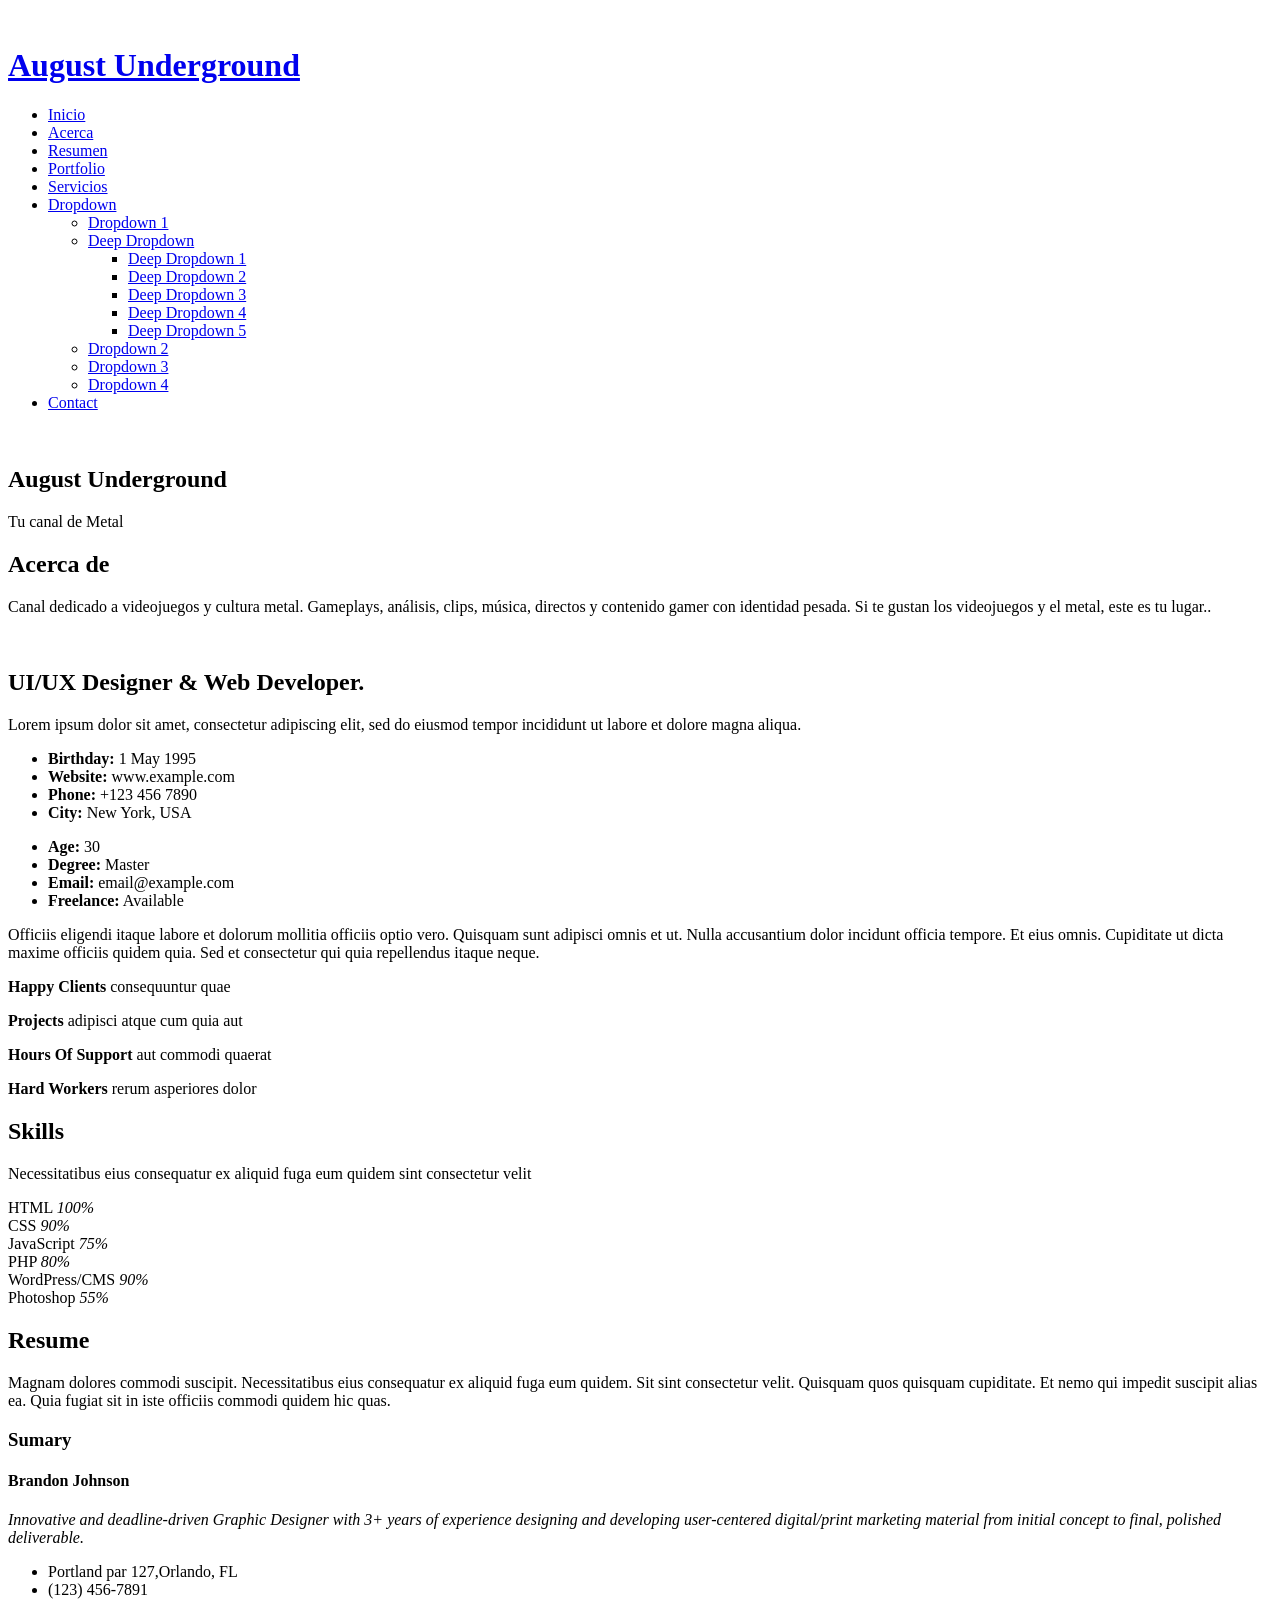
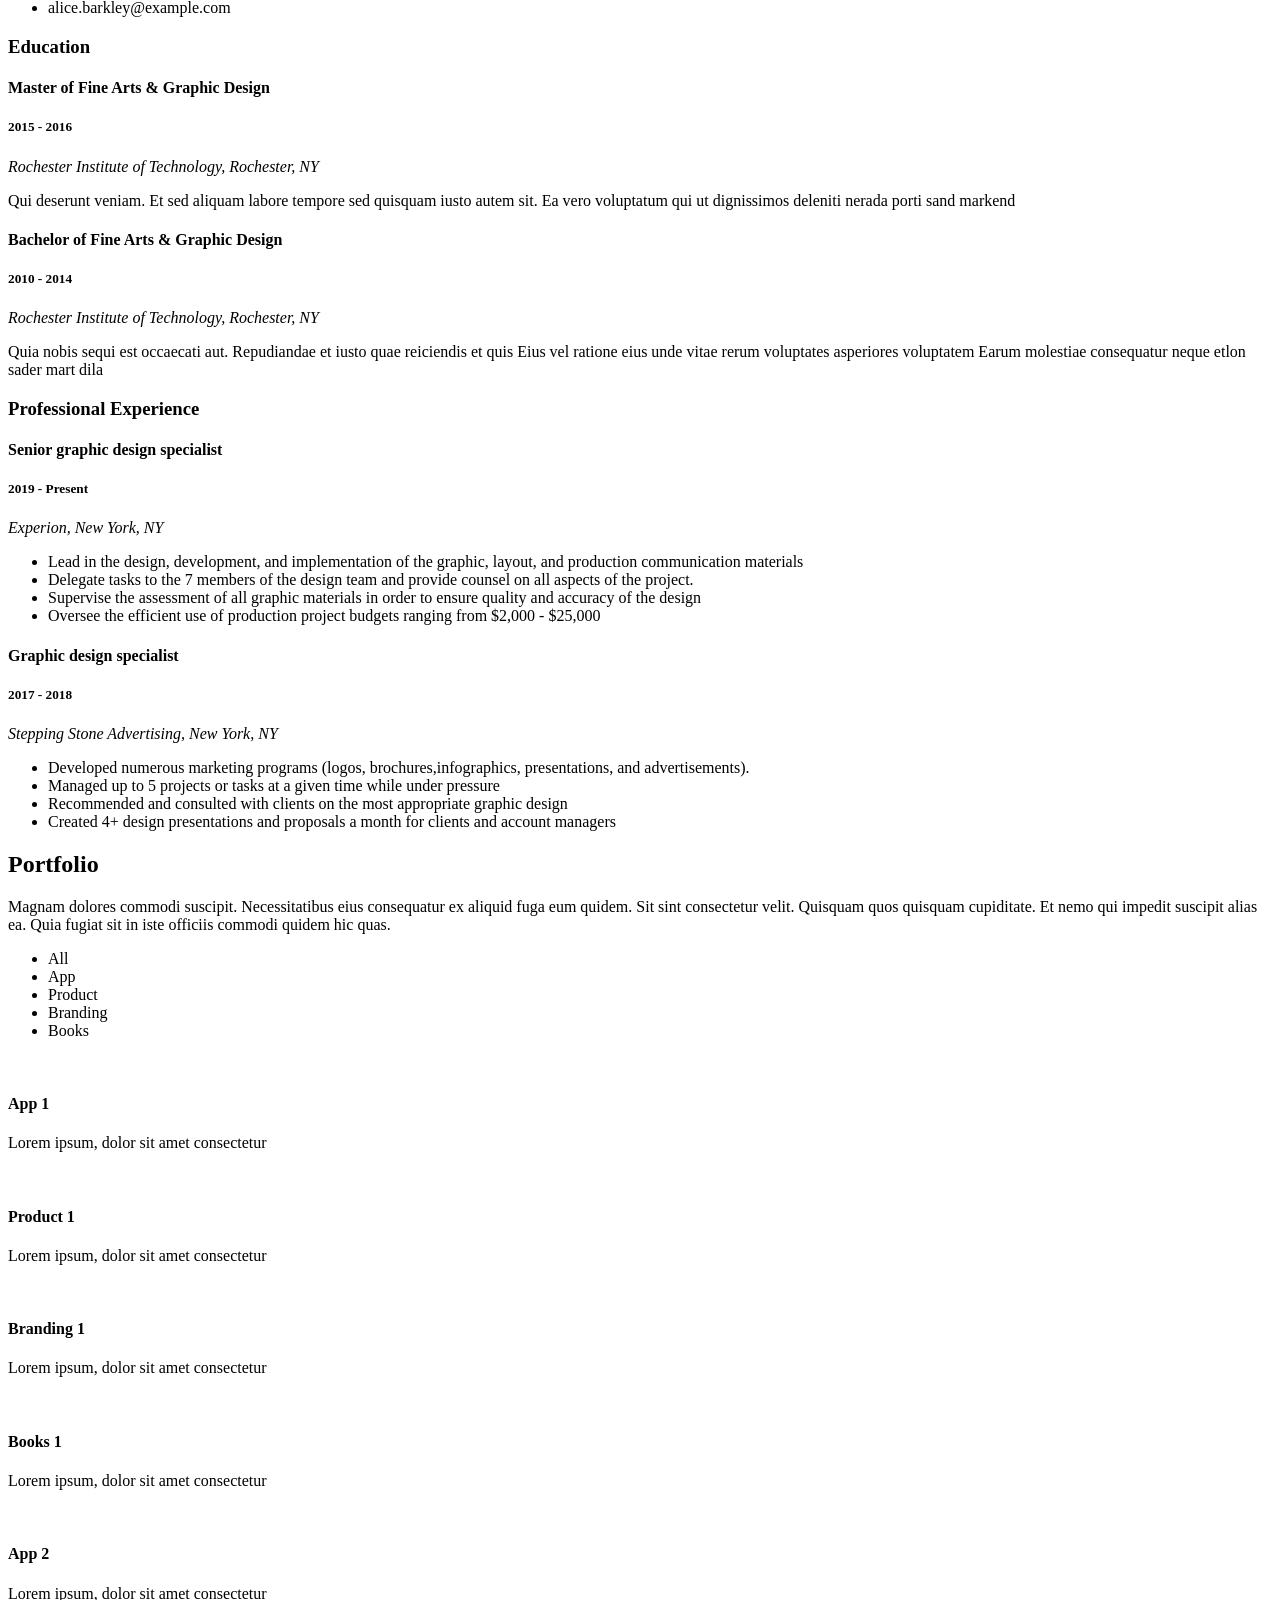
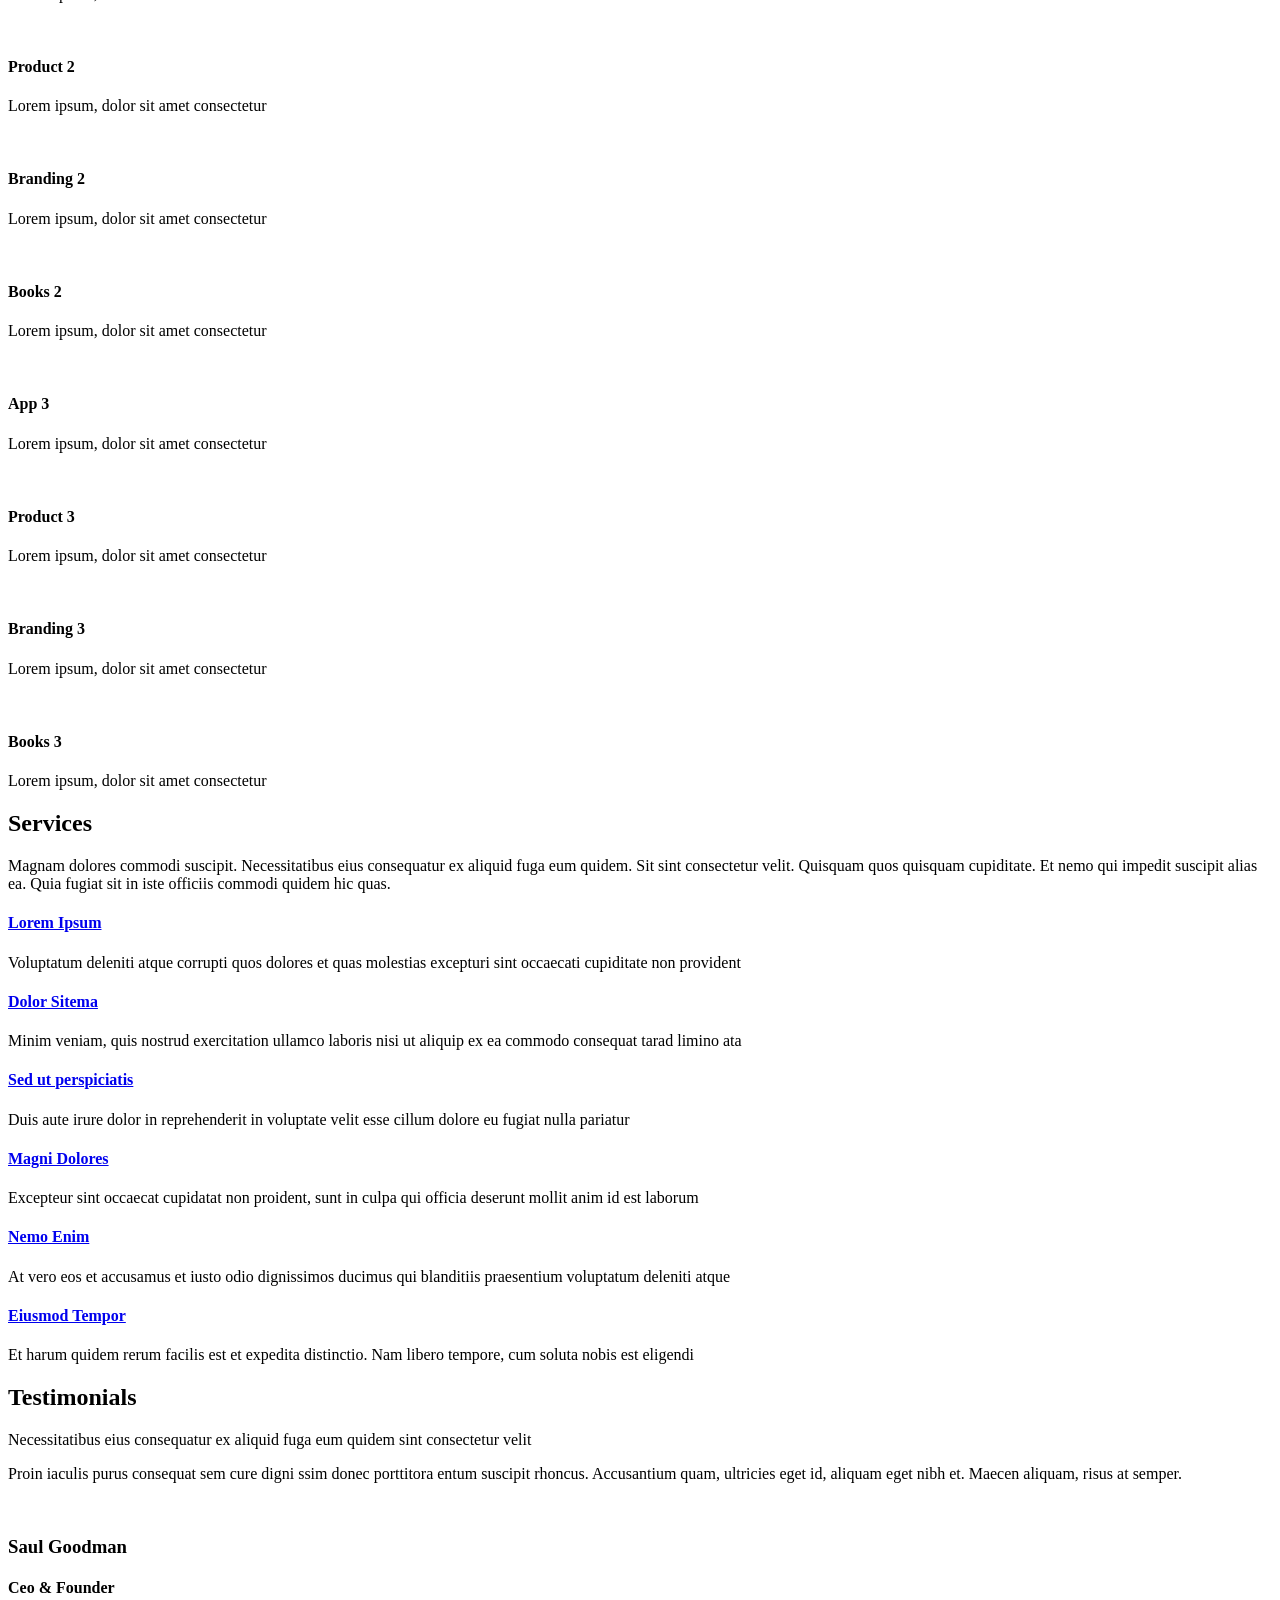
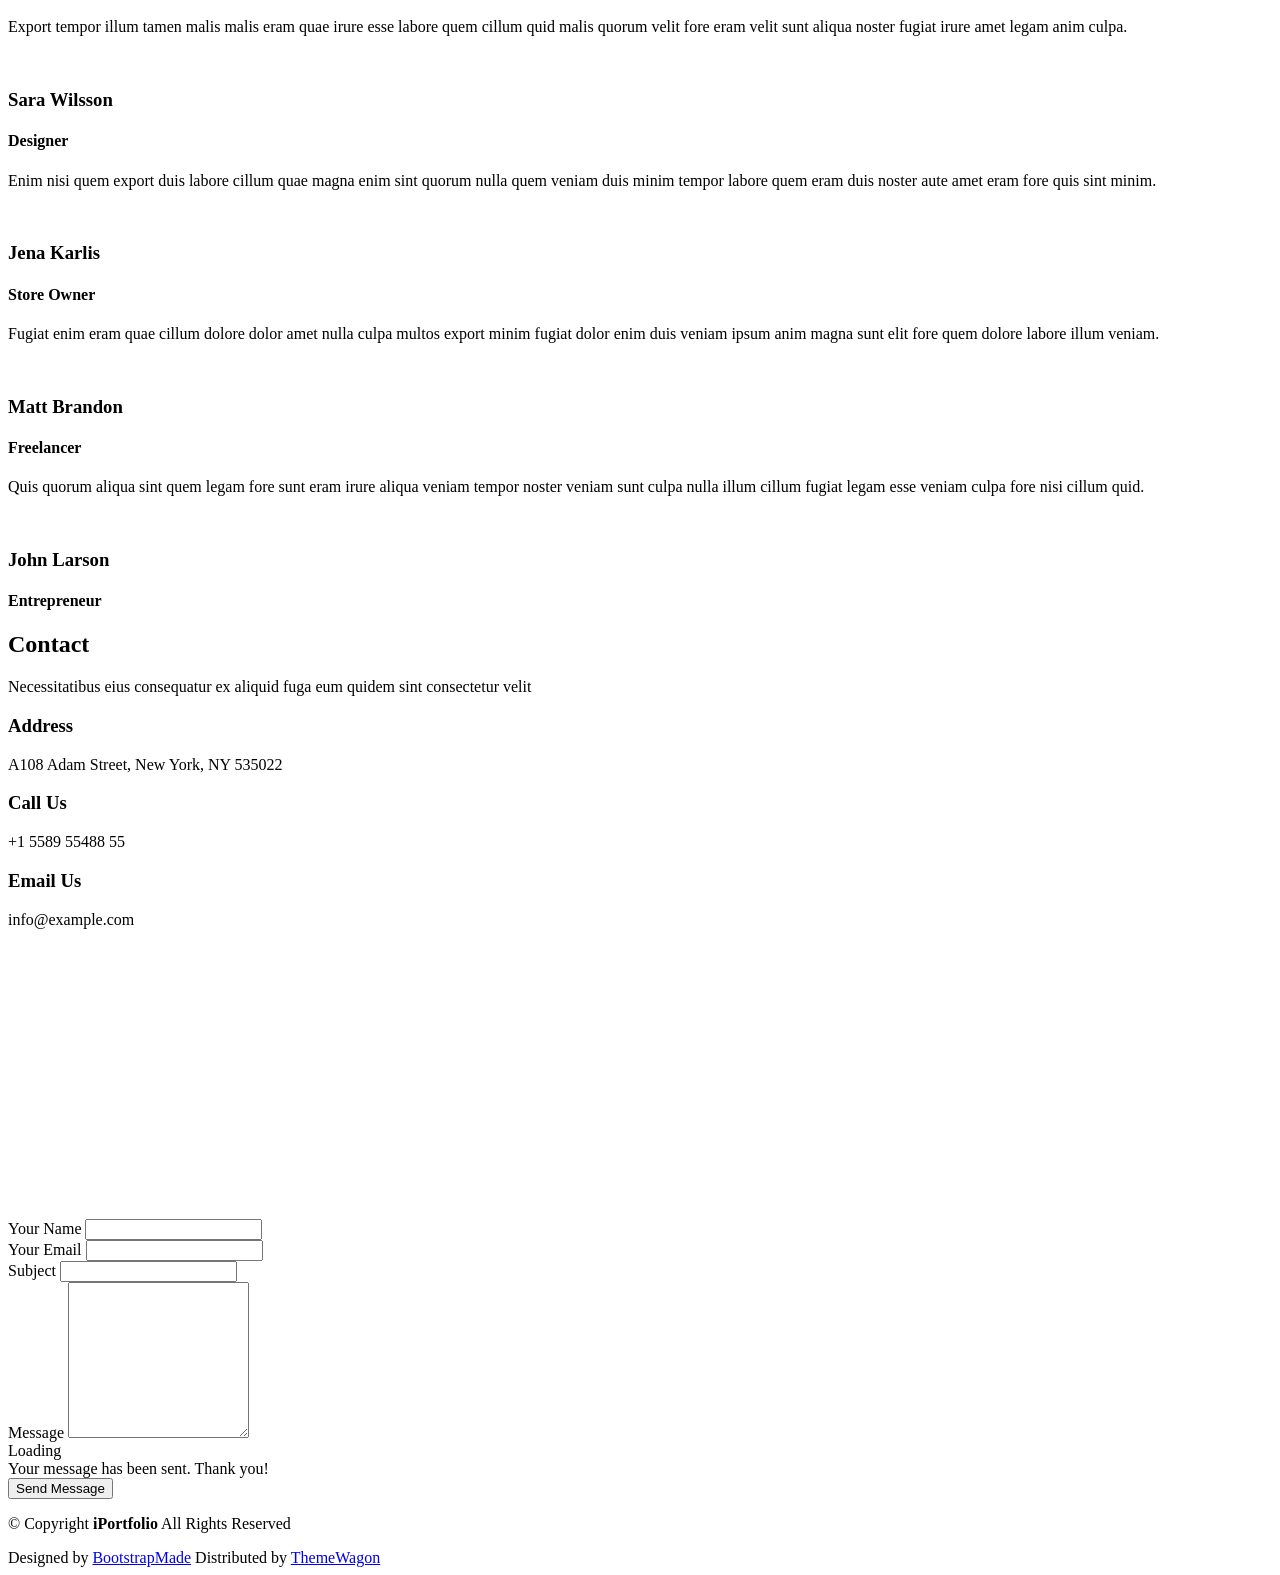
==== index.html @ 8ebae3c6 "Mi primer commit: Agregar el index" ====
<!DOCTYPE html>
<html lang="en">

<head>
  <meta charset="utf-8">
  <meta content="width=device-width, initial-scale=1.0" name="viewport">
  <title>Index - iPortfolio Bootstrap Template</title>
  <meta content="" name="description">
  <meta content="" name="keywords">

  <!-- Favicons -->
  <link href="assets/img/favicon.png" rel="icon">
  <link href="assets/img/apple-touch-icon.png" rel="apple-touch-icon">

  <!-- Fonts -->
  <link href="https://fonts.googleapis.com" rel="preconnect">
  <link href="https://fonts.gstatic.com" rel="preconnect" crossorigin>
  <link
    href="https://fonts.googleapis.com/css2?family=Roboto:ital,wght@0,100;0,300;0,400;0,500;0,700;0,900;1,100;1,300;1,400;1,500;1,700;1,900&family=Poppins:ital,wght@0,100;0,200;0,300;0,400;0,500;0,600;0,700;0,800;0,900;1,100;1,200;1,300;1,400;1,500;1,600;1,700;1,800;1,900&family=Raleway:ital,wght@0,100;0,200;0,300;0,400;0,500;0,600;0,700;0,800;0,900;1,100;1,200;1,300;1,400;1,500;1,600;1,700;1,800;1,900&display=swap"
    rel="stylesheet">

  <!-- Vendor CSS Files -->
  <link href="assets/vendor/bootstrap/css/bootstrap.min.css" rel="stylesheet">
  <link href="assets/vendor/bootstrap-icons/bootstrap-icons.css" rel="stylesheet">
  <link href="assets/vendor/aos/aos.css" rel="stylesheet">
  <link href="assets/vendor/glightbox/css/glightbox.min.css" rel="stylesheet">
  <link href="assets/vendor/swiper/swiper-bundle.min.css" rel="stylesheet">

  <!-- Main CSS File -->
  <link href="assets/css/main.css" rel="stylesheet">

  <!-- =======================================================
  * Template Name: iPortfolio
  * Template URL: https://bootstrapmade.com/iportfolio-bootstrap-portfolio-websites-template/
  * Updated: Jun 29 2024 with Bootstrap v5.3.3
  * Author: BootstrapMade.com
  * License: https://bootstrapmade.com/license/
  ======================================================== -->
</head>

<body class="index-page">

  <header id="header" class="header dark-background d-flex flex-column">
    <i class="header-toggle d-xl-none bi bi-list"></i>

    <div class="profile-img">
      <img src="assets/img/profile-jill.png" alt="" class="img-fluid rounded-circle">
    </div>

    <a href="index.html" class="logo d-flex align-items-center justify-content-center">
      <!-- Uncomment the line below if you also wish to use an image logo -->
      <!-- <img src="assets/img/logo.png" alt=""> -->
      <h1 class="sitename">August Underground</h1>
    </a>

    <div class="social-links text-center">
      <a href="#" class="twitter"><i class="bi bi-twitter-x"></i></a>
      <a href="#" class="facebook"><i class="bi bi-facebook"></i></a>
      <a href="#" class="instagram"><i class="bi bi-instagram"></i></a>
      <a href="#" class="google-plus"><i class="bi bi-skype"></i></a>
      <a href="#" class="linkedin"><i class="bi bi-linkedin"></i></a>
    </div>

    <nav id="navmenu" class="navmenu">
      <ul>
        <li><a href="#Inicio" class="active"><i class="bi bi-house navicon"></i>Inicio</a></li>
        <li><a href="#Acerca"><i class="bi bi-person navicon"></i> Acerca</a></li>
        <li><a href="#Resumen"><i class="bi bi-file-earmark-text navicon"></i> Resumen</a></li>
        <li><a href="#portfolio"><i class="bi bi-images navicon"></i> Portfolio</a></li>
        <li><a href="#Servicios"><i class="bi bi-hdd-stack navicon"></i> Servicios</a></li>
        <li class="dropdown"><a href="#"><i class="bi bi-menu-button navicon"></i> <span>Dropdown</span> <i
              class="bi bi-chevron-down toggle-dropdown"></i></a>
          <ul>
            <li><a href="#">Dropdown 1</a></li>
            <li class="dropdown"><a href="#"><span>Deep Dropdown</span> <i
                  class="bi bi-chevron-down toggle-dropdown"></i></a>
              <ul>
                <li><a href="#">Deep Dropdown 1</a></li>
                <li><a href="#">Deep Dropdown 2</a></li>
                <li><a href="#">Deep Dropdown 3</a></li>
                <li><a href="#">Deep Dropdown 4</a></li>
                <li><a href="#">Deep Dropdown 5</a></li>
              </ul>
            </li>
            <li><a href="#">Dropdown 2</a></li>
            <li><a href="#">Dropdown 3</a></li>
            <li><a href="#">Dropdown 4</a></li>
          </ul>
        </li>
        <li><a href="#contact"><i class="bi bi-envelope navicon"></i> Contact</a></li>
      </ul>
    </nav>

  </header>

  <main class="main">

    <!-- Hero Section -->
    <section id="hero" class="hero section dark-background">

      <img src="assets/img/fondo-1.webp" alt="" data-aos="fade-in" class="">

      <div class="container" data-aos="fade-up" data-aos-delay="100">
        <h2>August Underground</h2>
        <p>Tu canal de <span class="typed" data-typed-items="Metal, Videojuegos, Peliculas, Anime">Metal</span><span
            class="typed-cursor typed-cursor--blink" aria-hidden="true"></span><span
            class="typed-cursor typed-cursor--blink" aria-hidden="true"></span></p>
      </div>

    </section><!-- /Hero Section -->

    <!-- About Section -->
    <section id="about" class="about section">

      <!-- Section Title -->
      <div class="container section-title" data-aos="fade-up">
        <h2>Acerca de</h2>
        <p>Canal dedicado a videojuegos y cultura metal.
          Gameplays, análisis, clips, música, directos y contenido gamer con identidad pesada.
          Si te gustan los videojuegos y el metal, este es tu lugar..</p>
      </div><!-- End Section Title -->

      <div class="container" data-aos="fade-up" data-aos-delay="100">

        <div class="row gy-4 justify-content-center">
          <div class="col-lg-4">
            <img src="assets/img/profile-jill.png" class="img-fluid" alt="">
          </div>
          <div class="col-lg-8 content">
            <h2>UI/UX Designer &amp; Web Developer.</h2>
            <p class="fst-italic py-3">
              Lorem ipsum dolor sit amet, consectetur adipiscing elit, sed do eiusmod tempor incididunt ut labore et
              dolore
              magna aliqua.
            </p>
            <div class="row">
              <div class="col-lg-6">
                <ul>
                  <li><i class="bi bi-chevron-right"></i> <strong>Birthday:</strong> <span>1 May 1995</span></li>
                  <li><i class="bi bi-chevron-right"></i> <strong>Website:</strong> <span>www.example.com</span></li>
                  <li><i class="bi bi-chevron-right"></i> <strong>Phone:</strong> <span>+123 456 7890</span></li>
                  <li><i class="bi bi-chevron-right"></i> <strong>City:</strong> <span>New York, USA</span></li>
                </ul>
              </div>
              <div class="col-lg-6">
                <ul>
                  <li><i class="bi bi-chevron-right"></i> <strong>Age:</strong> <span>30</span></li>
                  <li><i class="bi bi-chevron-right"></i> <strong>Degree:</strong> <span>Master</span></li>
                  <li><i class="bi bi-chevron-right"></i> <strong>Email:</strong> <span>email@example.com</span></li>
                  <li><i class="bi bi-chevron-right"></i> <strong>Freelance:</strong> <span>Available</span></li>
                </ul>
              </div>
            </div>
            <p class="py-3">
              Officiis eligendi itaque labore et dolorum mollitia officiis optio vero. Quisquam sunt adipisci omnis et
              ut. Nulla accusantium dolor incidunt officia tempore. Et eius omnis.
              Cupiditate ut dicta maxime officiis quidem quia. Sed et consectetur qui quia repellendus itaque neque.
            </p>
          </div>
        </div>

      </div>

    </section><!-- /About Section -->

    <!-- Stats Section -->
    <section id="stats" class="stats section">

      <div class="container" data-aos="fade-up" data-aos-delay="100">

        <div class="row gy-4">

          <div class="col-lg-3 col-md-6">
            <div class="stats-item">
              <i class="bi bi-emoji-smile"></i>
              <span data-purecounter-start="0" data-purecounter-end="232" data-purecounter-duration="1"
                class="purecounter"></span>
              <p><strong>Happy Clients</strong> <span>consequuntur quae</span></p>
            </div>
          </div><!-- End Stats Item -->

          <div class="col-lg-3 col-md-6">
            <div class="stats-item">
              <i class="bi bi-journal-richtext"></i>
              <span data-purecounter-start="0" data-purecounter-end="521" data-purecounter-duration="1"
                class="purecounter"></span>
              <p><strong>Projects</strong> <span>adipisci atque cum quia aut</span></p>
            </div>
          </div><!-- End Stats Item -->

          <div class="col-lg-3 col-md-6">
            <div class="stats-item">
              <i class="bi bi-headset"></i>
              <span data-purecounter-start="0" data-purecounter-end="1453" data-purecounter-duration="1"
                class="purecounter"></span>
              <p><strong>Hours Of Support</strong> <span>aut commodi quaerat</span></p>
            </div>
          </div><!-- End Stats Item -->

          <div class="col-lg-3 col-md-6">
            <div class="stats-item">
              <i class="bi bi-people"></i>
              <span data-purecounter-start="0" data-purecounter-end="32" data-purecounter-duration="1"
                class="purecounter"></span>
              <p><strong>Hard Workers</strong> <span>rerum asperiores dolor</span></p>
            </div>
          </div><!-- End Stats Item -->

        </div>

      </div>

    </section><!-- /Stats Section -->

    <!-- Skills Section -->
    <section id="skills" class="skills section light-background">

      <!-- Section Title -->
      <div class="container section-title" data-aos="fade-up">
        <h2>Skills</h2>
        <p>Necessitatibus eius consequatur ex aliquid fuga eum quidem sint consectetur velit</p>
      </div><!-- End Section Title -->

      <div class="container" data-aos="fade-up" data-aos-delay="100">

        <div class="row skills-content skills-animation">

          <div class="col-lg-6">

            <div class="progress">
              <span class="skill"><span>HTML</span> <i class="val">100%</i></span>
              <div class="progress-bar-wrap">
                <div class="progress-bar" role="progressbar" aria-valuenow="100" aria-valuemin="0" aria-valuemax="100">
                </div>
              </div>
            </div><!-- End Skills Item -->

            <div class="progress">
              <span class="skill"><span>CSS</span> <i class="val">90%</i></span>
              <div class="progress-bar-wrap">
                <div class="progress-bar" role="progressbar" aria-valuenow="90" aria-valuemin="0" aria-valuemax="100">
                </div>
              </div>
            </div><!-- End Skills Item -->

            <div class="progress">
              <span class="skill"><span>JavaScript</span> <i class="val">75%</i></span>
              <div class="progress-bar-wrap">
                <div class="progress-bar" role="progressbar" aria-valuenow="75" aria-valuemin="0" aria-valuemax="100">
                </div>
              </div>
            </div><!-- End Skills Item -->

          </div>

          <div class="col-lg-6">

            <div class="progress">
              <span class="skill"><span>PHP</span> <i class="val">80%</i></span>
              <div class="progress-bar-wrap">
                <div class="progress-bar" role="progressbar" aria-valuenow="80" aria-valuemin="0" aria-valuemax="100">
                </div>
              </div>
            </div><!-- End Skills Item -->

            <div class="progress">
              <span class="skill"><span>WordPress/CMS</span> <i class="val">90%</i></span>
              <div class="progress-bar-wrap">
                <div class="progress-bar" role="progressbar" aria-valuenow="90" aria-valuemin="0" aria-valuemax="100">
                </div>
              </div>
            </div><!-- End Skills Item -->

            <div class="progress">
              <span class="skill"><span>Photoshop</span> <i class="val">55%</i></span>
              <div class="progress-bar-wrap">
                <div class="progress-bar" role="progressbar" aria-valuenow="55" aria-valuemin="0" aria-valuemax="100">
                </div>
              </div>
            </div><!-- End Skills Item -->

          </div>

        </div>

      </div>

    </section><!-- /Skills Section -->

    <!-- Resume Section -->
    <section id="resume" class="resume section">

      <!-- Section Title -->
      <div class="container section-title" data-aos="fade-up">
        <h2>Resume</h2>
        <p>Magnam dolores commodi suscipit. Necessitatibus eius consequatur ex aliquid fuga eum quidem. Sit sint
          consectetur velit. Quisquam quos quisquam cupiditate. Et nemo qui impedit suscipit alias ea. Quia fugiat sit
          in iste officiis commodi quidem hic quas.</p>
      </div><!-- End Section Title -->

      <div class="container">

        <div class="row">

          <div class="col-lg-6" data-aos="fade-up" data-aos-delay="100">
            <h3 class="resume-title">Sumary</h3>

            <div class="resume-item pb-0">
              <h4>Brandon Johnson</h4>
              <p><em>Innovative and deadline-driven Graphic Designer with 3+ years of experience designing and
                  developing user-centered digital/print marketing material from initial concept to final, polished
                  deliverable.</em></p>
              <ul>
                <li>Portland par 127,Orlando, FL</li>
                <li>(123) 456-7891</li>
                <li>alice.barkley@example.com</li>
              </ul>
            </div><!-- Edn Resume Item -->

            <h3 class="resume-title">Education</h3>
            <div class="resume-item">
              <h4>Master of Fine Arts &amp; Graphic Design</h4>
              <h5>2015 - 2016</h5>
              <p><em>Rochester Institute of Technology, Rochester, NY</em></p>
              <p>Qui deserunt veniam. Et sed aliquam labore tempore sed quisquam iusto autem sit. Ea vero voluptatum qui
                ut dignissimos deleniti nerada porti sand markend</p>
            </div><!-- Edn Resume Item -->

            <div class="resume-item">
              <h4>Bachelor of Fine Arts &amp; Graphic Design</h4>
              <h5>2010 - 2014</h5>
              <p><em>Rochester Institute of Technology, Rochester, NY</em></p>
              <p>Quia nobis sequi est occaecati aut. Repudiandae et iusto quae reiciendis et quis Eius vel ratione eius
                unde vitae rerum voluptates asperiores voluptatem Earum molestiae consequatur neque etlon sader mart
                dila</p>
            </div><!-- Edn Resume Item -->

          </div>

          <div class="col-lg-6" data-aos="fade-up" data-aos-delay="200">
            <h3 class="resume-title">Professional Experience</h3>
            <div class="resume-item">
              <h4>Senior graphic design specialist</h4>
              <h5>2019 - Present</h5>
              <p><em>Experion, New York, NY </em></p>
              <ul>
                <li>Lead in the design, development, and implementation of the graphic, layout, and production
                  communication materials</li>
                <li>Delegate tasks to the 7 members of the design team and provide counsel on all aspects of the
                  project. </li>
                <li>Supervise the assessment of all graphic materials in order to ensure quality and accuracy of the
                  design</li>
                <li>Oversee the efficient use of production project budgets ranging from $2,000 - $25,000</li>
              </ul>
            </div><!-- Edn Resume Item -->

            <div class="resume-item">
              <h4>Graphic design specialist</h4>
              <h5>2017 - 2018</h5>
              <p><em>Stepping Stone Advertising, New York, NY</em></p>
              <ul>
                <li>Developed numerous marketing programs (logos, brochures,infographics, presentations, and
                  advertisements).</li>
                <li>Managed up to 5 projects or tasks at a given time while under pressure</li>
                <li>Recommended and consulted with clients on the most appropriate graphic design</li>
                <li>Created 4+ design presentations and proposals a month for clients and account managers</li>
              </ul>
            </div><!-- Edn Resume Item -->

          </div>

        </div>

      </div>

    </section><!-- /Resume Section -->

    <!-- Portfolio Section -->
    <section id="portfolio" class="portfolio section light-background">

      <!-- Section Title -->
      <div class="container section-title" data-aos="fade-up">
        <h2>Portfolio</h2>
        <p>Magnam dolores commodi suscipit. Necessitatibus eius consequatur ex aliquid fuga eum quidem. Sit sint
          consectetur velit. Quisquam quos quisquam cupiditate. Et nemo qui impedit suscipit alias ea. Quia fugiat sit
          in iste officiis commodi quidem hic quas.</p>
      </div><!-- End Section Title -->

      <div class="container">

        <div class="isotope-layout" data-default-filter="*" data-layout="masonry" data-sort="original-order">

          <ul class="portfolio-filters isotope-filters" data-aos="fade-up" data-aos-delay="100">
            <li data-filter="*" class="filter-active">All</li>
            <li data-filter=".filter-app">App</li>
            <li data-filter=".filter-product">Product</li>
            <li data-filter=".filter-branding">Branding</li>
            <li data-filter=".filter-books">Books</li>
          </ul><!-- End Portfolio Filters -->

          <div class="row gy-4 isotope-container" data-aos="fade-up" data-aos-delay="200">

            <div class="col-lg-4 col-md-6 portfolio-item isotope-item filter-app">
              <div class="portfolio-content h-100">
                <img src="assets/img/portfolio/app-1.jpg" class="img-fluid" alt="">
                <div class="portfolio-info">
                  <h4>App 1</h4>
                  <p>Lorem ipsum, dolor sit amet consectetur</p>
                  <a href="assets/img/portfolio/app-1.jpg" title="App 1" data-gallery="portfolio-gallery-app"
                    class="glightbox preview-link"><i class="bi bi-zoom-in"></i></a>
                  <a href="portfolio-details.html" title="More Details" class="details-link"><i
                      class="bi bi-link-45deg"></i></a>
                </div>
              </div>
            </div><!-- End Portfolio Item -->

            <div class="col-lg-4 col-md-6 portfolio-item isotope-item filter-product">
              <div class="portfolio-content h-100">
                <img src="assets/img/portfolio/product-1.jpg" class="img-fluid" alt="">
                <div class="portfolio-info">
                  <h4>Product 1</h4>
                  <p>Lorem ipsum, dolor sit amet consectetur</p>
                  <a href="assets/img/portfolio/product-1.jpg" title="Product 1"
                    data-gallery="portfolio-gallery-product" class="glightbox preview-link"><i
                      class="bi bi-zoom-in"></i></a>
                  <a href="portfolio-details.html" title="More Details" class="details-link"><i
                      class="bi bi-link-45deg"></i></a>
                </div>
              </div>
            </div><!-- End Portfolio Item -->

            <div class="col-lg-4 col-md-6 portfolio-item isotope-item filter-branding">
              <div class="portfolio-content h-100">
                <img src="assets/img/portfolio/branding-1.jpg" class="img-fluid" alt="">
                <div class="portfolio-info">
                  <h4>Branding 1</h4>
                  <p>Lorem ipsum, dolor sit amet consectetur</p>
                  <a href="assets/img/portfolio/branding-1.jpg" title="Branding 1"
                    data-gallery="portfolio-gallery-branding" class="glightbox preview-link"><i
                      class="bi bi-zoom-in"></i></a>
                  <a href="portfolio-details.html" title="More Details" class="details-link"><i
                      class="bi bi-link-45deg"></i></a>
                </div>
              </div>
            </div><!-- End Portfolio Item -->

            <div class="col-lg-4 col-md-6 portfolio-item isotope-item filter-books">
              <div class="portfolio-content h-100">
                <img src="assets/img/portfolio/books-1.jpg" class="img-fluid" alt="">
                <div class="portfolio-info">
                  <h4>Books 1</h4>
                  <p>Lorem ipsum, dolor sit amet consectetur</p>
                  <a href="assets/img/portfolio/books-1.jpg" title="Branding 1" data-gallery="portfolio-gallery-book"
                    class="glightbox preview-link"><i class="bi bi-zoom-in"></i></a>
                  <a href="portfolio-details.html" title="More Details" class="details-link"><i
                      class="bi bi-link-45deg"></i></a>
                </div>
              </div>
            </div><!-- End Portfolio Item -->

            <div class="col-lg-4 col-md-6 portfolio-item isotope-item filter-app">
              <div class="portfolio-content h-100">
                <img src="assets/img/portfolio/app-2.jpg" class="img-fluid" alt="">
                <div class="portfolio-info">
                  <h4>App 2</h4>
                  <p>Lorem ipsum, dolor sit amet consectetur</p>
                  <a href="assets/img/portfolio/app-2.jpg" title="App 2" data-gallery="portfolio-gallery-app"
                    class="glightbox preview-link"><i class="bi bi-zoom-in"></i></a>
                  <a href="portfolio-details.html" title="More Details" class="details-link"><i
                      class="bi bi-link-45deg"></i></a>
                </div>
              </div>
            </div><!-- End Portfolio Item -->

            <div class="col-lg-4 col-md-6 portfolio-item isotope-item filter-product">
              <div class="portfolio-content h-100">
                <img src="assets/img/portfolio/product-2.jpg" class="img-fluid" alt="">
                <div class="portfolio-info">
                  <h4>Product 2</h4>
                  <p>Lorem ipsum, dolor sit amet consectetur</p>
                  <a href="assets/img/portfolio/product-2.jpg" title="Product 2"
                    data-gallery="portfolio-gallery-product" class="glightbox preview-link"><i
                      class="bi bi-zoom-in"></i></a>
                  <a href="portfolio-details.html" title="More Details" class="details-link"><i
                      class="bi bi-link-45deg"></i></a>
                </div>
              </div>
            </div><!-- End Portfolio Item -->

            <div class="col-lg-4 col-md-6 portfolio-item isotope-item filter-branding">
              <div class="portfolio-content h-100">
                <img src="assets/img/portfolio/branding-2.jpg" class="img-fluid" alt="">
                <div class="portfolio-info">
                  <h4>Branding 2</h4>
                  <p>Lorem ipsum, dolor sit amet consectetur</p>
                  <a href="assets/img/portfolio/branding-2.jpg" title="Branding 2"
                    data-gallery="portfolio-gallery-branding" class="glightbox preview-link"><i
                      class="bi bi-zoom-in"></i></a>
                  <a href="portfolio-details.html" title="More Details" class="details-link"><i
                      class="bi bi-link-45deg"></i></a>
                </div>
              </div>
            </div><!-- End Portfolio Item -->

            <div class="col-lg-4 col-md-6 portfolio-item isotope-item filter-books">
              <div class="portfolio-content h-100">
                <img src="assets/img/portfolio/books-2.jpg" class="img-fluid" alt="">
                <div class="portfolio-info">
                  <h4>Books 2</h4>
                  <p>Lorem ipsum, dolor sit amet consectetur</p>
                  <a href="assets/img/portfolio/books-2.jpg" title="Branding 2" data-gallery="portfolio-gallery-book"
                    class="glightbox preview-link"><i class="bi bi-zoom-in"></i></a>
                  <a href="portfolio-details.html" title="More Details" class="details-link"><i
                      class="bi bi-link-45deg"></i></a>
                </div>
              </div>
            </div><!-- End Portfolio Item -->

            <div class="col-lg-4 col-md-6 portfolio-item isotope-item filter-app">
              <div class="portfolio-content h-100">
                <img src="assets/img/portfolio/app-3.jpg" class="img-fluid" alt="">
                <div class="portfolio-info">
                  <h4>App 3</h4>
                  <p>Lorem ipsum, dolor sit amet consectetur</p>
                  <a href="assets/img/portfolio/app-3.jpg" title="App 3" data-gallery="portfolio-gallery-app"
                    class="glightbox preview-link"><i class="bi bi-zoom-in"></i></a>
                  <a href="portfolio-details.html" title="More Details" class="details-link"><i
                      class="bi bi-link-45deg"></i></a>
                </div>
              </div>
            </div><!-- End Portfolio Item -->

            <div class="col-lg-4 col-md-6 portfolio-item isotope-item filter-product">
              <div class="portfolio-content h-100">
                <img src="assets/img/portfolio/product-3.jpg" class="img-fluid" alt="">
                <div class="portfolio-info">
                  <h4>Product 3</h4>
                  <p>Lorem ipsum, dolor sit amet consectetur</p>
                  <a href="assets/img/portfolio/product-3.jpg" title="Product 3"
                    data-gallery="portfolio-gallery-product" class="glightbox preview-link"><i
                      class="bi bi-zoom-in"></i></a>
                  <a href="portfolio-details.html" title="More Details" class="details-link"><i
                      class="bi bi-link-45deg"></i></a>
                </div>
              </div>
            </div><!-- End Portfolio Item -->

            <div class="col-lg-4 col-md-6 portfolio-item isotope-item filter-branding">
              <div class="portfolio-content h-100">
                <img src="assets/img/portfolio/branding-3.jpg" class="img-fluid" alt="">
                <div class="portfolio-info">
                  <h4>Branding 3</h4>
                  <p>Lorem ipsum, dolor sit amet consectetur</p>
                  <a href="assets/img/portfolio/branding-3.jpg" title="Branding 2"
                    data-gallery="portfolio-gallery-branding" class="glightbox preview-link"><i
                      class="bi bi-zoom-in"></i></a>
                  <a href="portfolio-details.html" title="More Details" class="details-link"><i
                      class="bi bi-link-45deg"></i></a>
                </div>
              </div>
            </div><!-- End Portfolio Item -->

            <div class="col-lg-4 col-md-6 portfolio-item isotope-item filter-books">
              <div class="portfolio-content h-100">
                <img src="assets/img/portfolio/books-3.jpg" class="img-fluid" alt="">
                <div class="portfolio-info">
                  <h4>Books 3</h4>
                  <p>Lorem ipsum, dolor sit amet consectetur</p>
                  <a href="assets/img/portfolio/books-3.jpg" title="Branding 3" data-gallery="portfolio-gallery-book"
                    class="glightbox preview-link"><i class="bi bi-zoom-in"></i></a>
                  <a href="portfolio-details.html" title="More Details" class="details-link"><i
                      class="bi bi-link-45deg"></i></a>
                </div>
              </div>
            </div><!-- End Portfolio Item -->

          </div><!-- End Portfolio Container -->

        </div>

      </div>

    </section><!-- /Portfolio Section -->

    <!-- Services Section -->
    <section id="services" class="services section">

      <!-- Section Title -->
      <div class="container section-title" data-aos="fade-up">
        <h2>Services</h2>
        <p>Magnam dolores commodi suscipit. Necessitatibus eius consequatur ex aliquid fuga eum quidem. Sit sint
          consectetur velit. Quisquam quos quisquam cupiditate. Et nemo qui impedit suscipit alias ea. Quia fugiat sit
          in iste officiis commodi quidem hic quas.</p>
      </div><!-- End Section Title -->

      <div class="container">

        <div class="row gy-4">

          <div class="col-lg-4 col-md-6 service-item d-flex" data-aos="fade-up" data-aos-delay="100">
            <div class="icon flex-shrink-0"><i class="bi bi-briefcase"></i></div>
            <div>
              <h4 class="title"><a href="service-details.html" class="stretched-link">Lorem Ipsum</a></h4>
              <p class="description">Voluptatum deleniti atque corrupti quos dolores et quas molestias excepturi sint
                occaecati cupiditate non provident</p>
            </div>
          </div>
          <!-- End Service Item -->

          <div class="col-lg-4 col-md-6 service-item d-flex" data-aos="fade-up" data-aos-delay="200">
            <div class="icon flex-shrink-0"><i class="bi bi-card-checklist"></i></div>
            <div>
              <h4 class="title"><a href="service-details.html" class="stretched-link">Dolor Sitema</a></h4>
              <p class="description">Minim veniam, quis nostrud exercitation ullamco laboris nisi ut aliquip ex ea
                commodo consequat tarad limino ata</p>
            </div>
          </div><!-- End Service Item -->

          <div class="col-lg-4 col-md-6 service-item d-flex" data-aos="fade-up" data-aos-delay="300">
            <div class="icon flex-shrink-0"><i class="bi bi-bar-chart"></i></div>
            <div>
              <h4 class="title"><a href="service-details.html" class="stretched-link">Sed ut perspiciatis</a></h4>
              <p class="description">Duis aute irure dolor in reprehenderit in voluptate velit esse cillum dolore eu
                fugiat nulla pariatur</p>
            </div>
          </div><!-- End Service Item -->

          <div class="col-lg-4 col-md-6 service-item d-flex" data-aos="fade-up" data-aos-delay="400">
            <div class="icon flex-shrink-0"><i class="bi bi-binoculars"></i></div>
            <div>
              <h4 class="title"><a href="service-details.html" class="stretched-link">Magni Dolores</a></h4>
              <p class="description">Excepteur sint occaecat cupidatat non proident, sunt in culpa qui officia deserunt
                mollit anim id est laborum</p>
            </div>
          </div><!-- End Service Item -->

          <div class="col-lg-4 col-md-6 service-item d-flex" data-aos="fade-up" data-aos-delay="500">
            <div class="icon flex-shrink-0"><i class="bi bi-brightness-high"></i></div>
            <div>
              <h4 class="title"><a href="service-details.html" class="stretched-link">Nemo Enim</a></h4>
              <p class="description">At vero eos et accusamus et iusto odio dignissimos ducimus qui blanditiis
                praesentium voluptatum deleniti atque</p>
            </div>
          </div><!-- End Service Item -->

          <div class="col-lg-4 col-md-6 service-item d-flex" data-aos="fade-up" data-aos-delay="600">
            <div class="icon flex-shrink-0"><i class="bi bi-calendar4-week"></i></div>
            <div>
              <h4 class="title"><a href="service-details.html" class="stretched-link">Eiusmod Tempor</a></h4>
              <p class="description">Et harum quidem rerum facilis est et expedita distinctio. Nam libero tempore, cum
                soluta nobis est eligendi</p>
            </div>
          </div><!-- End Service Item -->

        </div>

      </div>

    </section><!-- /Services Section -->

    <!-- Testimonials Section -->
    <section id="testimonials" class="testimonials section light-background">

      <!-- Section Title -->
      <div class="container section-title" data-aos="fade-up">
        <h2>Testimonials</h2>
        <p>Necessitatibus eius consequatur ex aliquid fuga eum quidem sint consectetur velit</p>
      </div><!-- End Section Title -->

      <div class="container" data-aos="fade-up" data-aos-delay="100">

        <div class="swiper init-swiper">
          <script type="application/json" class="swiper-config">
            {
              "loop": true,
              "speed": 600,
              "autoplay": {
                "delay": 5000
              },
              "slidesPerView": "auto",
              "pagination": {
                "el": ".swiper-pagination",
                "type": "bullets",
                "clickable": true
              },
              "breakpoints": {
                "320": {
                  "slidesPerView": 1,
                  "spaceBetween": 40
                },
                "1200": {
                  "slidesPerView": 3,
                  "spaceBetween": 1
                }
              }
            }
          </script>
          <div class="swiper-wrapper">

            <div class="swiper-slide">
              <div class="testimonial-item">
                <p>
                  <i class="bi bi-quote quote-icon-left"></i>
                  <span>Proin iaculis purus consequat sem cure digni ssim donec porttitora entum suscipit rhoncus.
                    Accusantium quam, ultricies eget id, aliquam eget nibh et. Maecen aliquam, risus at semper.</span>
                  <i class="bi bi-quote quote-icon-right"></i>
                </p>
                <img src="assets/img/testimonials/testimonials-1.jpg" class="testimonial-img" alt="">
                <h3>Saul Goodman</h3>
                <h4>Ceo &amp; Founder</h4>
              </div>
            </div><!-- End testimonial item -->

            <div class="swiper-slide">
              <div class="testimonial-item">
                <p>
                  <i class="bi bi-quote quote-icon-left"></i>
                  <span>Export tempor illum tamen malis malis eram quae irure esse labore quem cillum quid malis quorum
                    velit fore eram velit sunt aliqua noster fugiat irure amet legam anim culpa.</span>
                  <i class="bi bi-quote quote-icon-right"></i>
                </p>
                <img src="assets/img/testimonials/testimonials-2.jpg" class="testimonial-img" alt="">
                <h3>Sara Wilsson</h3>
                <h4>Designer</h4>
              </div>
            </div><!-- End testimonial item -->

            <div class="swiper-slide">
              <div class="testimonial-item">
                <p>
                  <i class="bi bi-quote quote-icon-left"></i>
                  <span>Enim nisi quem export duis labore cillum quae magna enim sint quorum nulla quem veniam duis
                    minim tempor labore quem eram duis noster aute amet eram fore quis sint minim.</span>
                  <i class="bi bi-quote quote-icon-right"></i>
                </p>
                <img src="assets/img/testimonials/testimonials-3.jpg" class="testimonial-img" alt="">
                <h3>Jena Karlis</h3>
                <h4>Store Owner</h4>
              </div>
            </div><!-- End testimonial item -->

            <div class="swiper-slide">
              <div class="testimonial-item">
                <p>
                  <i class="bi bi-quote quote-icon-left"></i>
                  <span>Fugiat enim eram quae cillum dolore dolor amet nulla culpa multos export minim fugiat dolor enim
                    duis veniam ipsum anim magna sunt elit fore quem dolore labore illum veniam.</span>
                  <i class="bi bi-quote quote-icon-right"></i>
                </p>
                <img src="assets/img/testimonials/testimonials-4.jpg" class="testimonial-img" alt="">
                <h3>Matt Brandon</h3>
                <h4>Freelancer</h4>
              </div>
            </div><!-- End testimonial item -->

            <div class="swiper-slide">
              <div class="testimonial-item">
                <p>
                  <i class="bi bi-quote quote-icon-left"></i>
                  <span>Quis quorum aliqua sint quem legam fore sunt eram irure aliqua veniam tempor noster veniam sunt
                    culpa nulla illum cillum fugiat legam esse veniam culpa fore nisi cillum quid.</span>
                  <i class="bi bi-quote quote-icon-right"></i>
                </p>
                <img src="assets/img/testimonials/testimonials-5.jpg" class="testimonial-img" alt="">
                <h3>John Larson</h3>
                <h4>Entrepreneur</h4>
              </div>
            </div><!-- End testimonial item -->

          </div>
          <div class="swiper-pagination"></div>
        </div>

      </div>

    </section><!-- /Testimonials Section -->

    <!-- Contact Section -->
    <section id="contact" class="contact section">

      <!-- Section Title -->
      <div class="container section-title" data-aos="fade-up">
        <h2>Contact</h2>
        <p>Necessitatibus eius consequatur ex aliquid fuga eum quidem sint consectetur velit</p>
      </div><!-- End Section Title -->

      <div class="container" data-aos="fade-up" data-aos-delay="100">

        <div class="row gy-4">

          <div class="col-lg-5">

            <div class="info-wrap">
              <div class="info-item d-flex" data-aos="fade-up" data-aos-delay="200">
                <i class="bi bi-geo-alt flex-shrink-0"></i>
                <div>
                  <h3>Address</h3>
                  <p>A108 Adam Street, New York, NY 535022</p>
                </div>
              </div><!-- End Info Item -->

              <div class="info-item d-flex" data-aos="fade-up" data-aos-delay="300">
                <i class="bi bi-telephone flex-shrink-0"></i>
                <div>
                  <h3>Call Us</h3>
                  <p>+1 5589 55488 55</p>
                </div>
              </div><!-- End Info Item -->

              <div class="info-item d-flex" data-aos="fade-up" data-aos-delay="400">
                <i class="bi bi-envelope flex-shrink-0"></i>
                <div>
                  <h3>Email Us</h3>
                  <p>info@example.com</p>
                </div>
              </div><!-- End Info Item -->

              <iframe
                src="https://www.google.com/maps/embed?pb=!1m14!1m8!1m3!1d48389.78314118045!2d-74.006138!3d40.710059!3m2!1i1024!2i768!4f13.1!3m3!1m2!1s0x89c25a22a3bda30d%3A0xb89d1fe6bc499443!2sDowntown%20Conference%20Center!5e0!3m2!1sen!2sus!4v1676961268712!5m2!1sen!2sus"
                frameborder="0" style="border:0; width: 100%; height: 270px;" allowfullscreen="" loading="lazy"
                referrerpolicy="no-referrer-when-downgrade"></iframe>
            </div>
          </div>

          <div class="col-lg-7">
            <form action="forms/contact.php" method="post" class="php-email-form" data-aos="fade-up"
              data-aos-delay="200">
              <div class="row gy-4">

                <div class="col-md-6">
                  <label for="name-field" class="pb-2">Your Name</label>
                  <input type="text" name="name" id="name-field" class="form-control" required="">
                </div>

                <div class="col-md-6">
                  <label for="email-field" class="pb-2">Your Email</label>
                  <input type="email" class="form-control" name="email" id="email-field" required="">
                </div>

                <div class="col-md-12">
                  <label for="subject-field" class="pb-2">Subject</label>
                  <input type="text" class="form-control" name="subject" id="subject-field" required="">
                </div>

                <div class="col-md-12">
                  <label for="message-field" class="pb-2">Message</label>
                  <textarea class="form-control" name="message" rows="10" id="message-field" required=""></textarea>
                </div>

                <div class="col-md-12 text-center">
                  <div class="loading">Loading</div>
                  <div class="error-message"></div>
                  <div class="sent-message">Your message has been sent. Thank you!</div>

                  <button type="submit">Send Message</button>
                </div>

              </div>
            </form>
          </div><!-- End Contact Form -->

        </div>

      </div>

    </section><!-- /Contact Section -->

  </main>

  <footer id="footer" class="footer position-relative light-background">

    <div class="container">
      <div class="copyright text-center ">
        <p>© <span>Copyright</span> <strong class="px-1 sitename">iPortfolio</strong> <span>All Rights Reserved</span>
        </p>
      </div>
      <div class="credits">
        <!-- All the links in the footer should remain intact. -->
        <!-- You can delete the links only if you've purchased the pro version. -->
        <!-- Licensing information: https://bootstrapmade.com/license/ -->
        <!-- Purchase the pro version with working PHP/AJAX contact form: [buy-url] -->
        Designed by <a href="https://bootstrapmade.com/">BootstrapMade</a> Distributed by <a
          href="https://themewagon.com">ThemeWagon</a>
      </div>
    </div>

  </footer>

  <!-- Scroll Top -->
  <a href="#" id="scroll-top" class="scroll-top d-flex align-items-center justify-content-center"><i
      class="bi bi-arrow-up-short"></i></a>

  <!-- Preloader -->
  <div id="preloader"></div>

  <!-- Vendor JS Files -->
  <script src="assets/vendor/bootstrap/js/bootstrap.bundle.min.js"></script>
  <script src="assets/vendor/php-email-form/validate.js"></script>
  <script src="assets/vendor/aos/aos.js"></script>
  <script src="assets/vendor/typed.js/typed.umd.js"></script>
  <script src="assets/vendor/purecounter/purecounter_vanilla.js"></script>
  <script src="assets/vendor/waypoints/noframework.waypoints.js"></script>
  <script src="assets/vendor/glightbox/js/glightbox.min.js"></script>
  <script src="assets/vendor/imagesloaded/imagesloaded.pkgd.min.js"></script>
  <script src="assets/vendor/isotope-layout/isotope.pkgd.min.js"></script>
  <script src="assets/vendor/swiper/swiper-bundle.min.js"></script>

  <!-- Main JS File -->
  <script src="assets/js/main.js"></script>

</body>

</html>
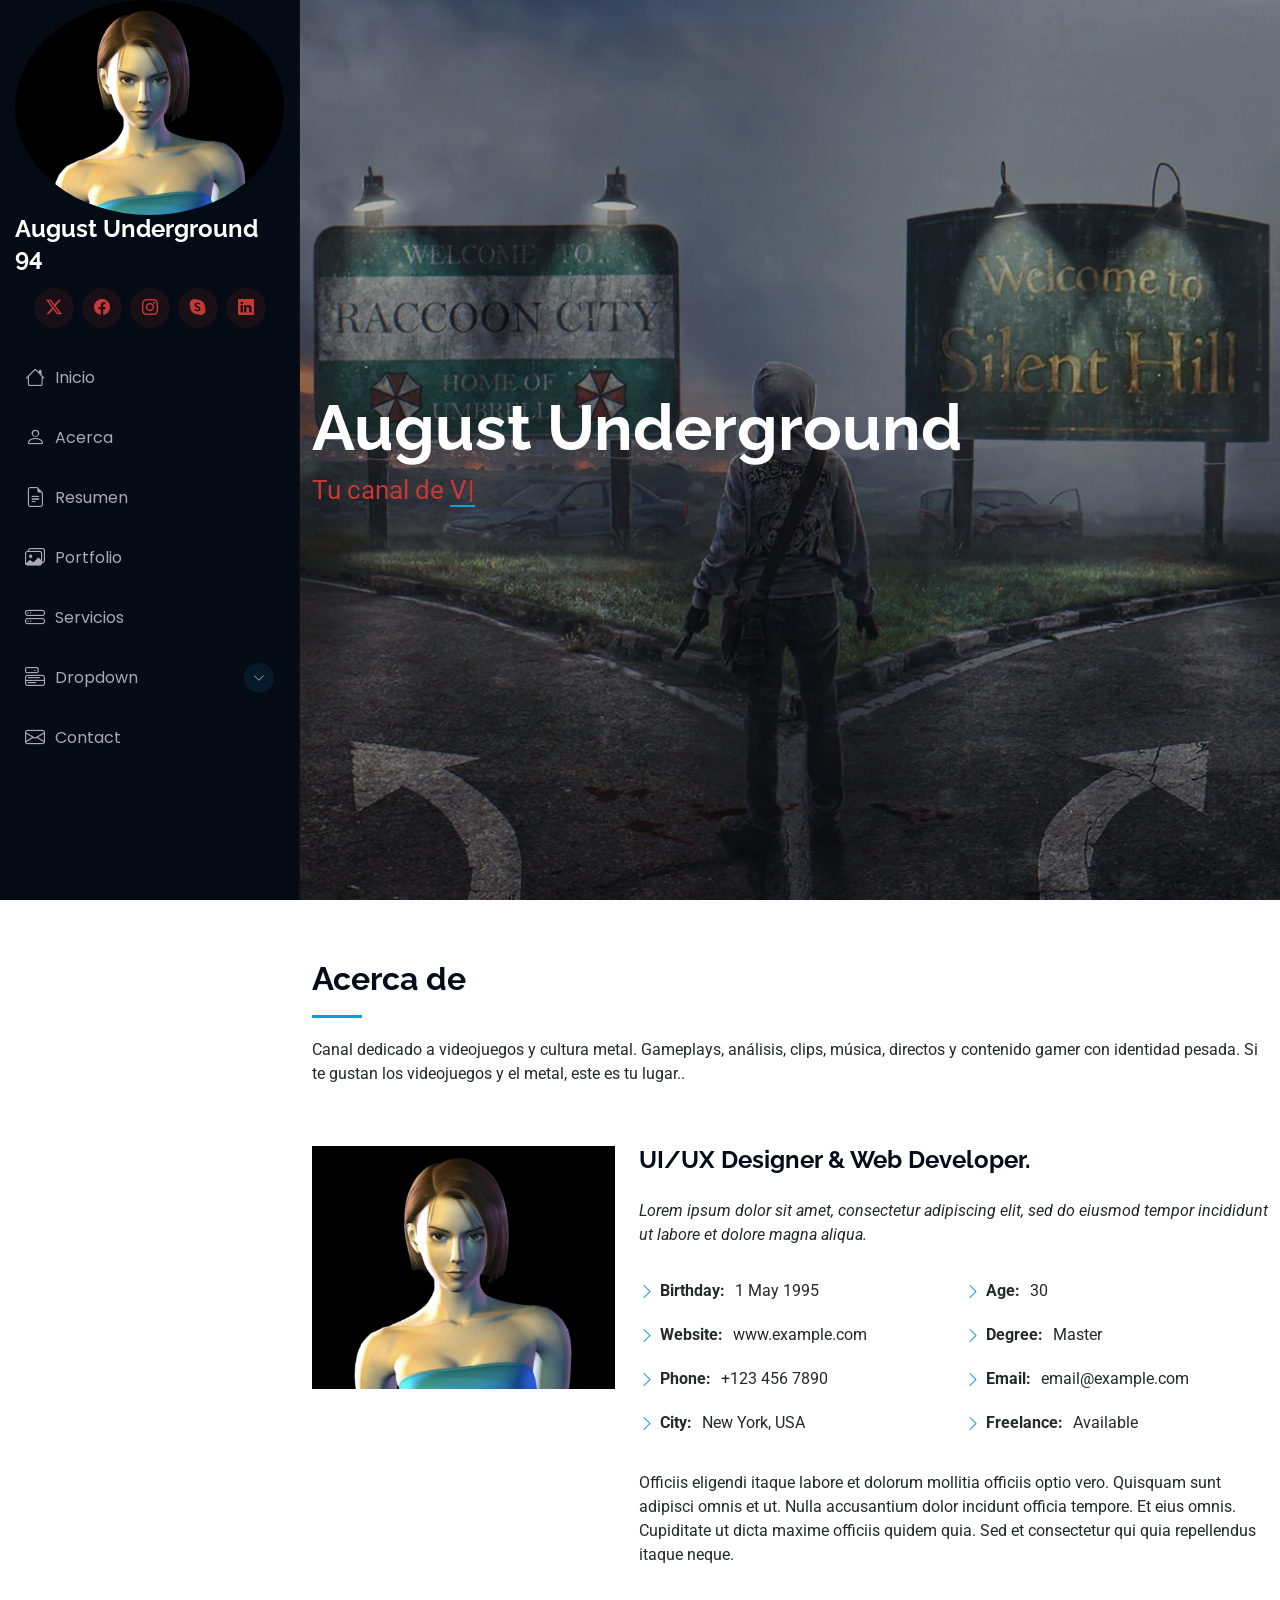
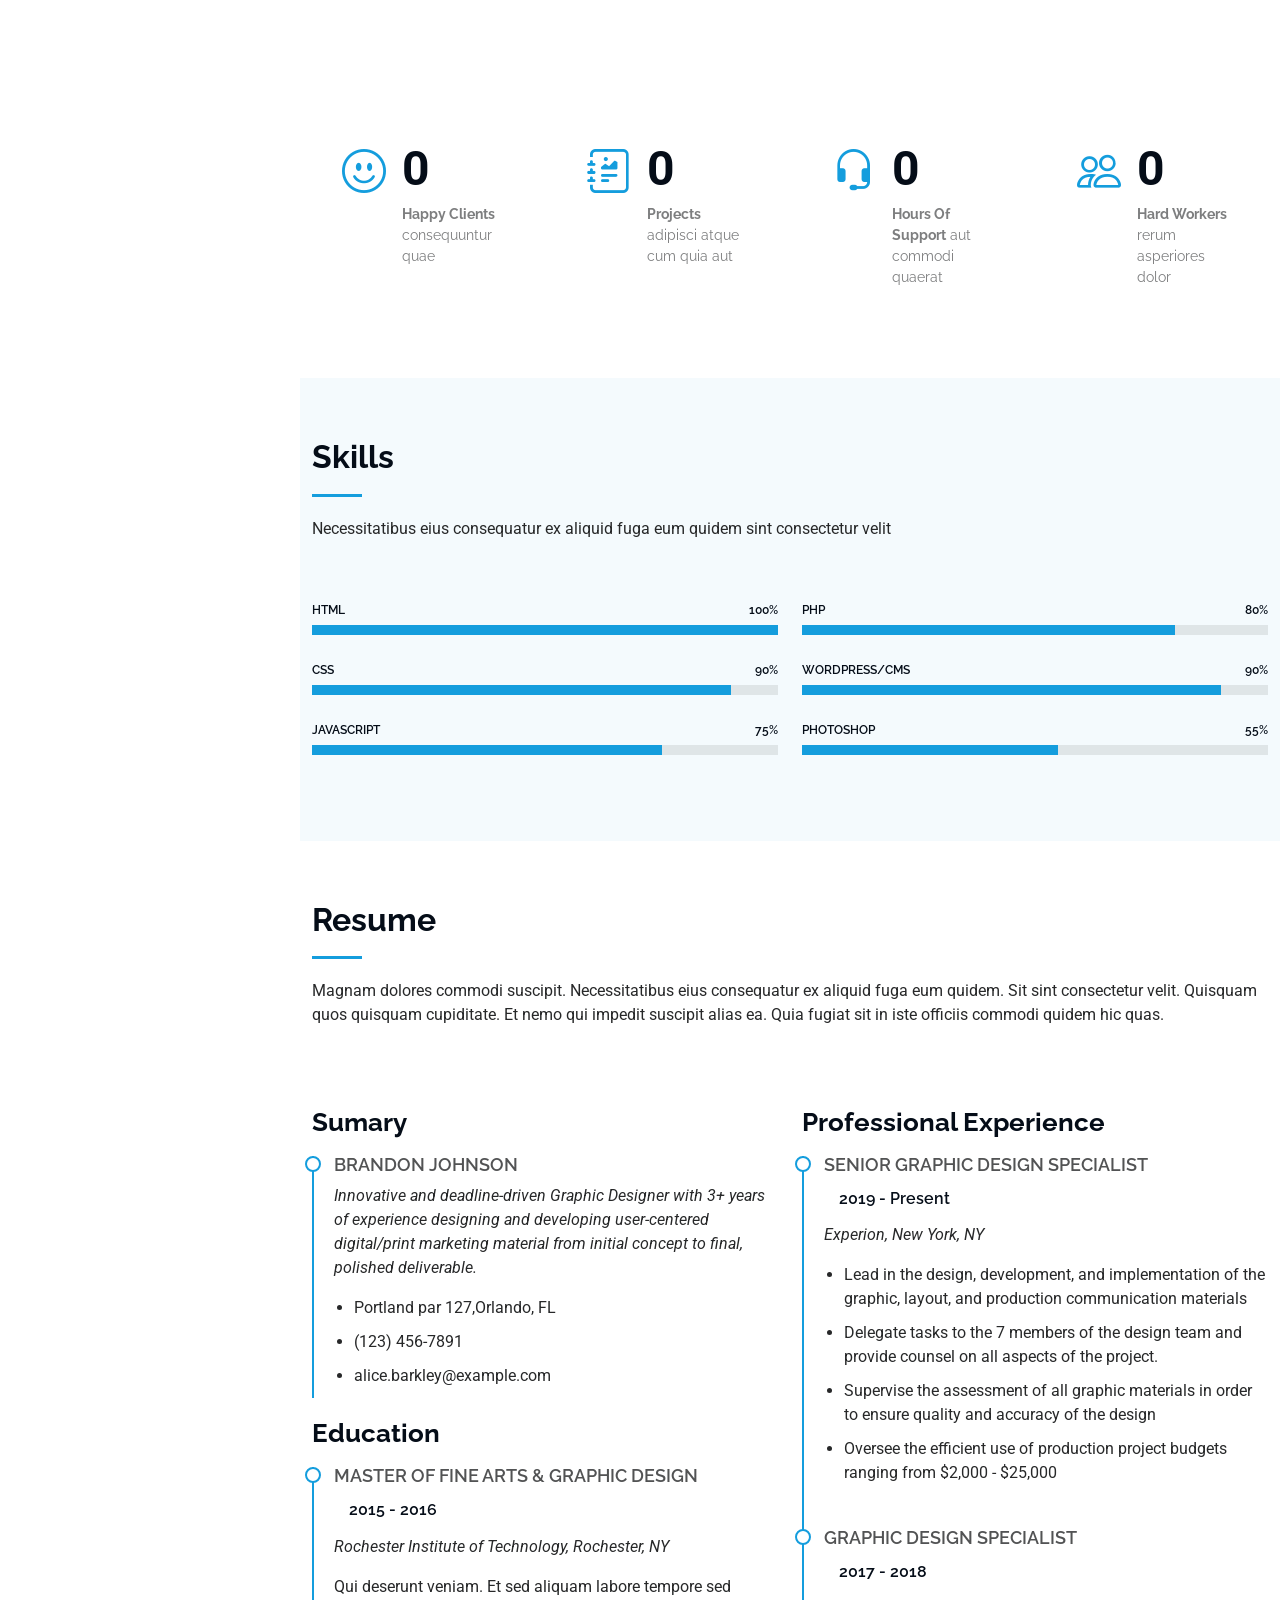
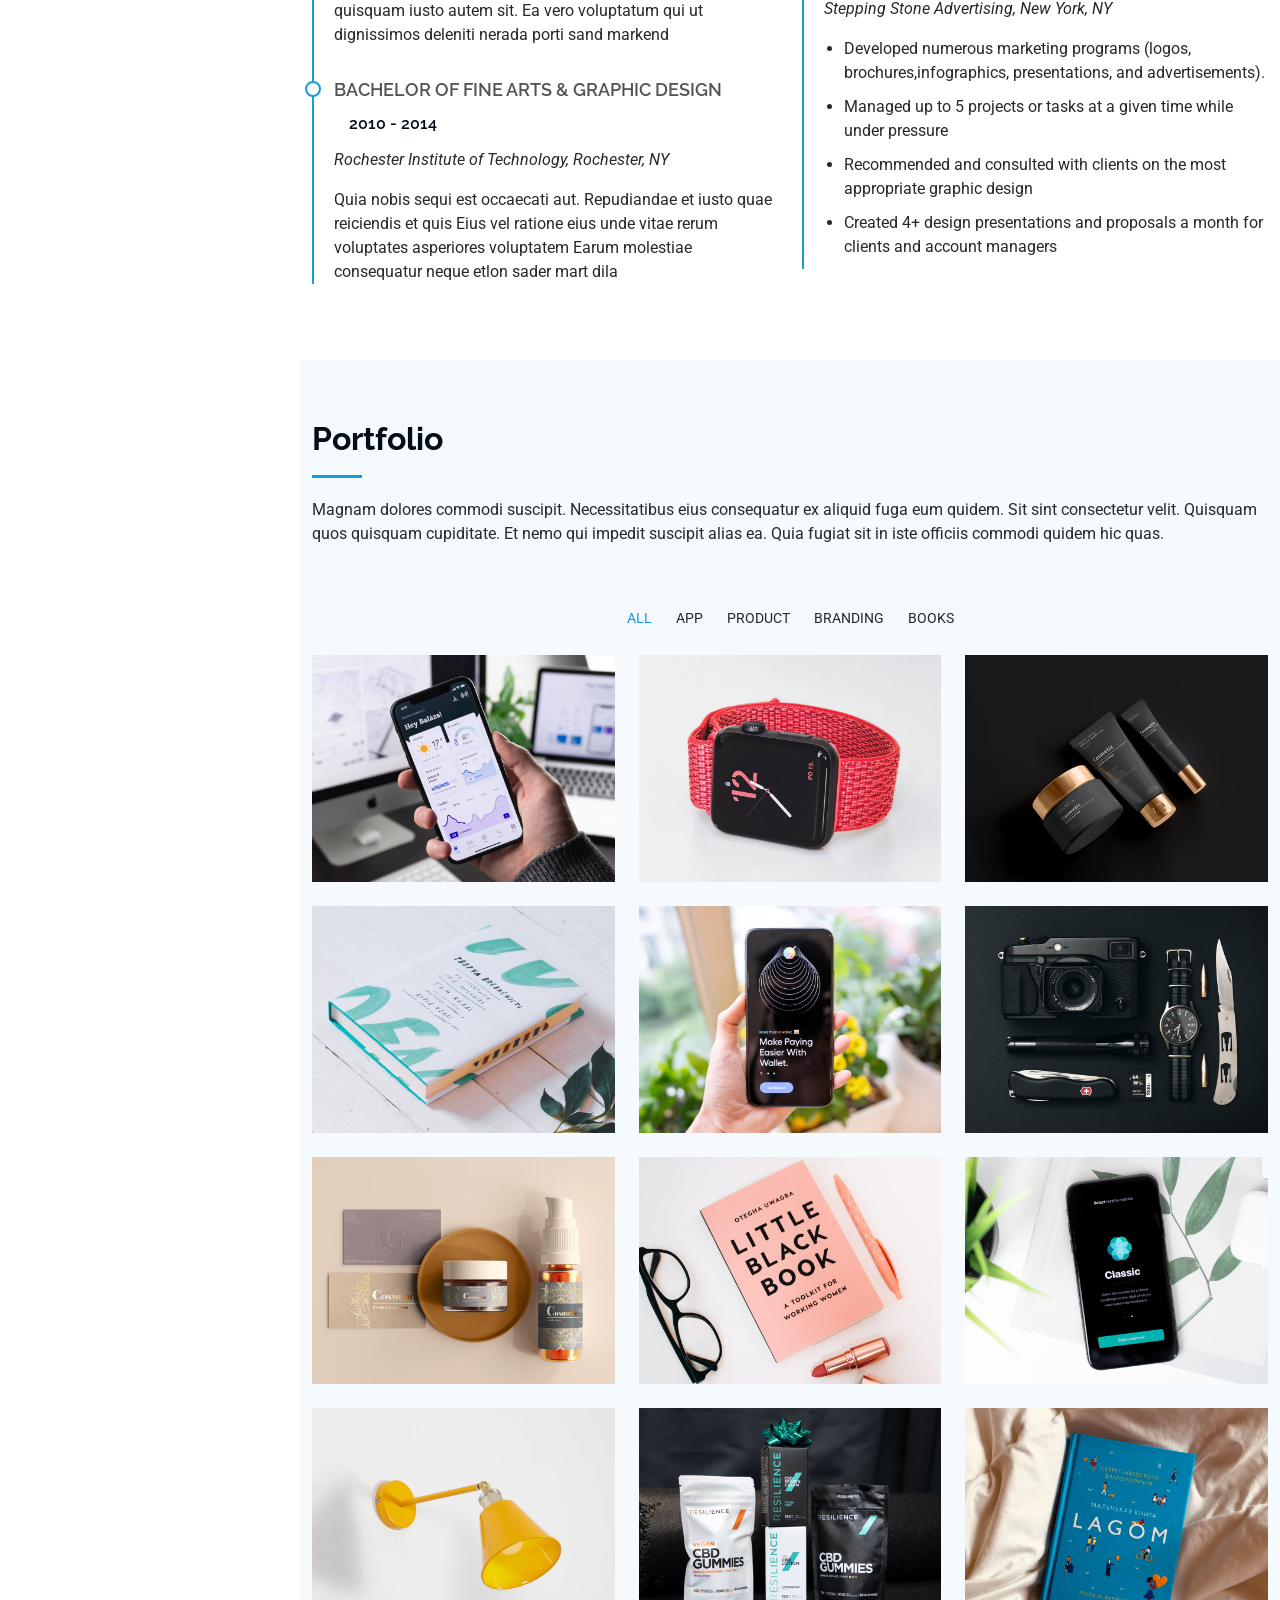
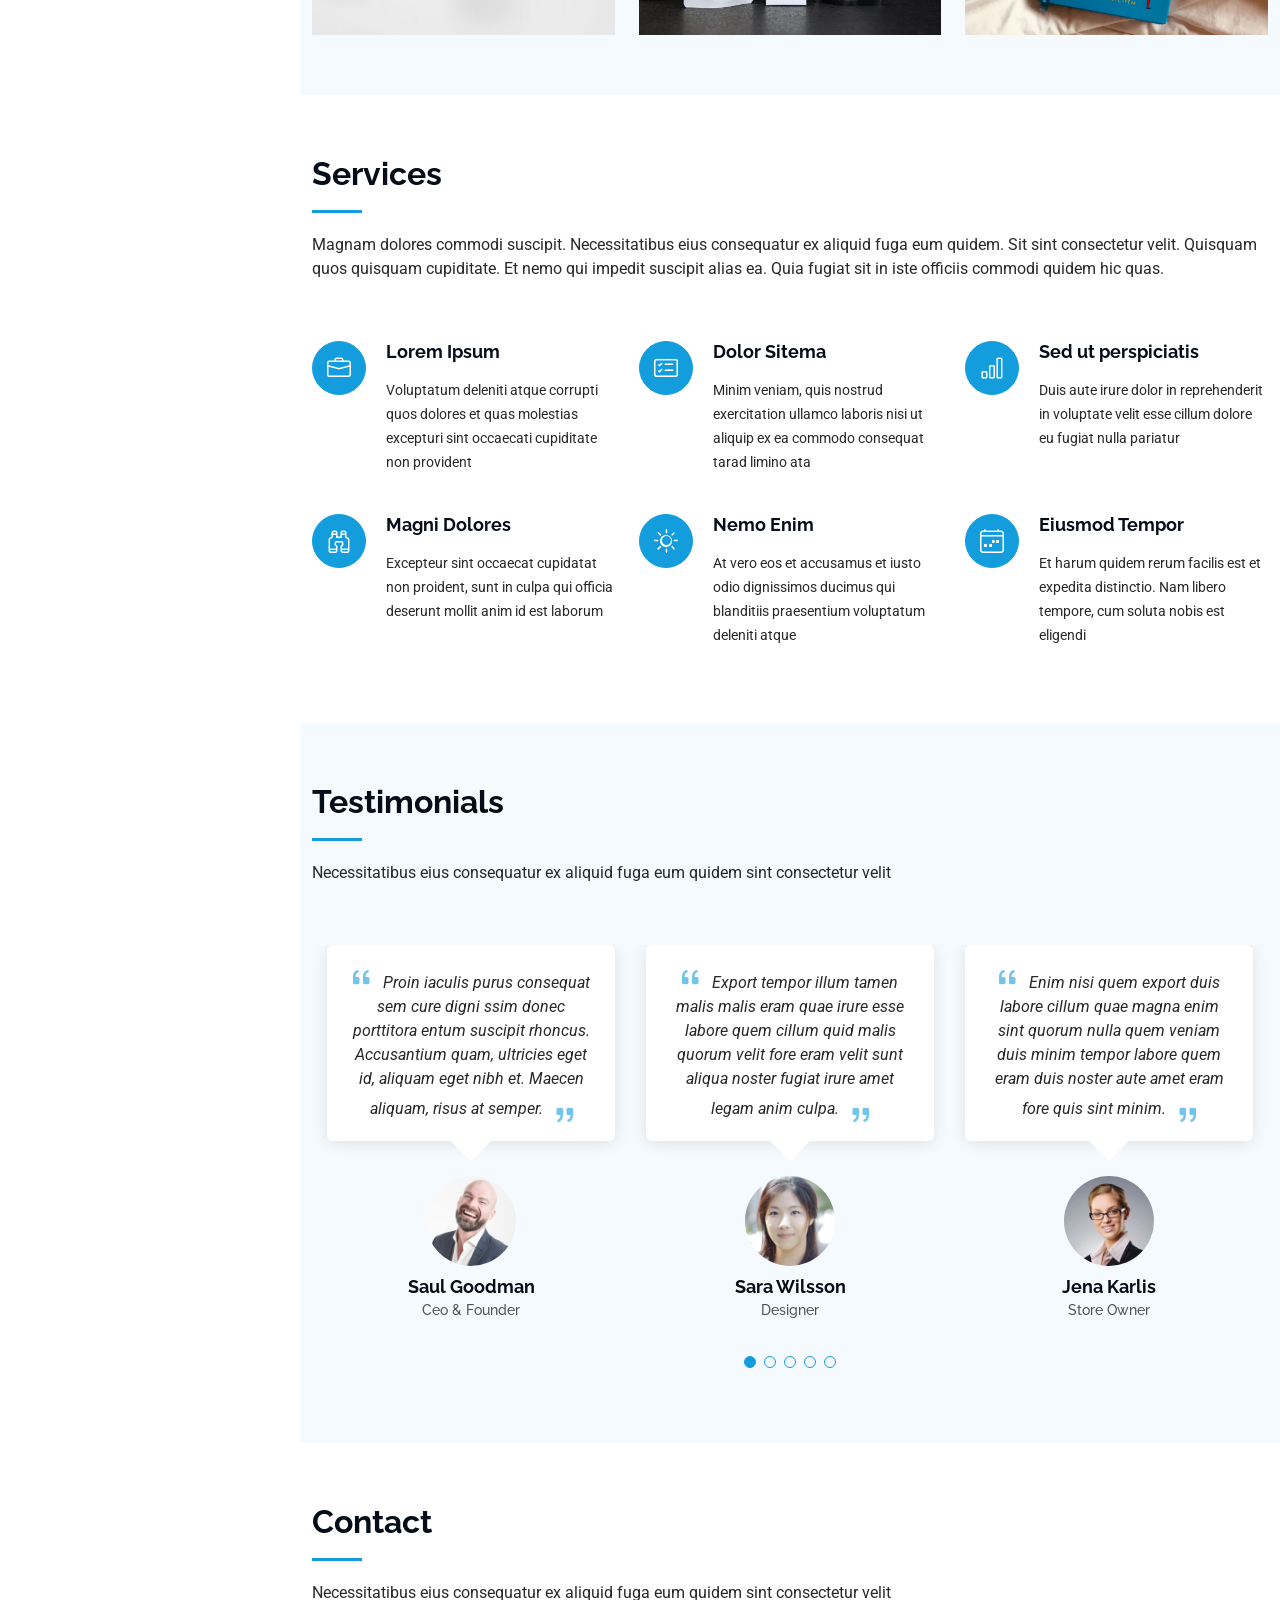
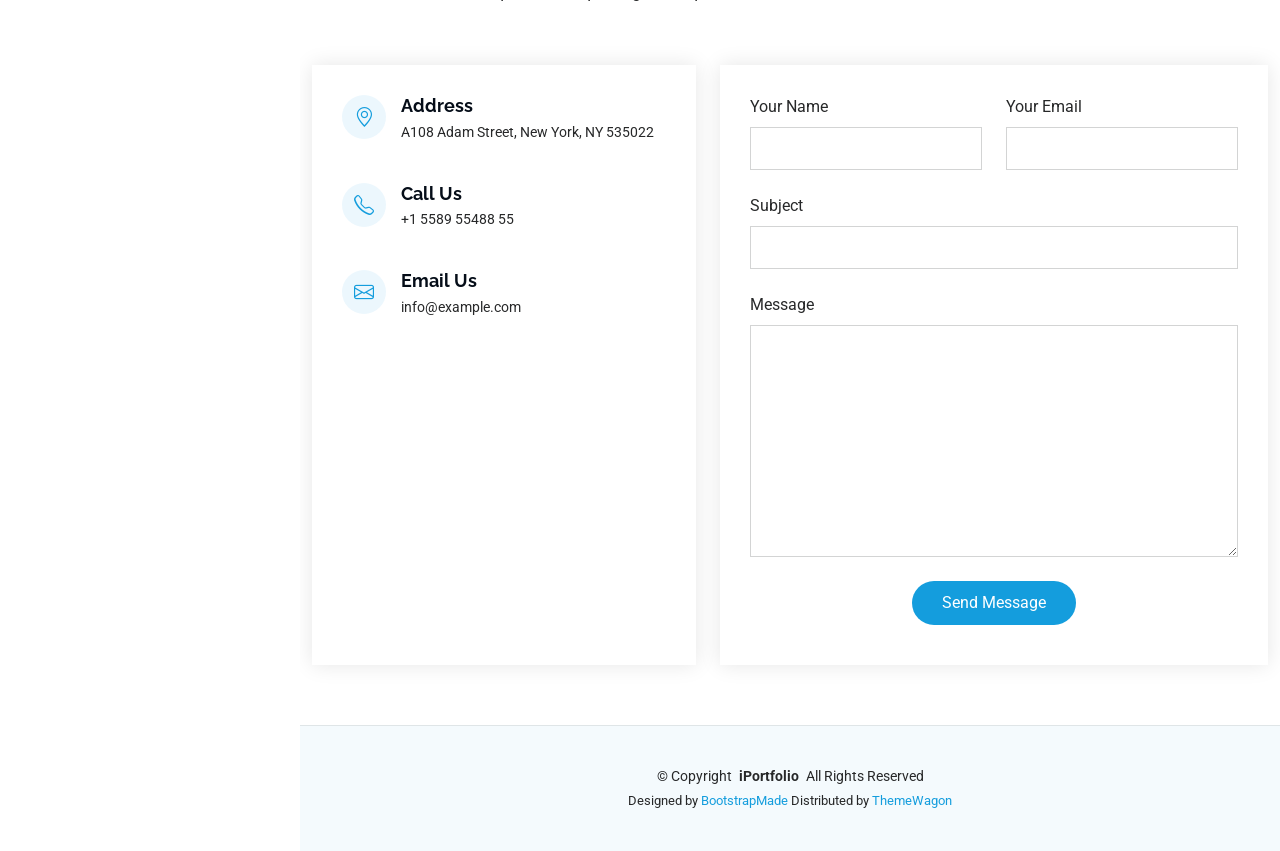
==== commit b0081563: "Actualizar el nombre del sitio en el archivo index.html" ====
--- a/index.html
+++ b/index.html
@@ -50,7 +50,7 @@
     <a href="index.html" class="logo d-flex align-items-center justify-content-center">
       <!-- Uncomment the line below if you also wish to use an image logo -->
       <!-- <img src="assets/img/logo.png" alt=""> -->
-      <h1 class="sitename">August Underground</h1>
+      <h1 class="sitename">August Underground 94</h1>
     </a>
 
     <div class="social-links text-center">
--- a/assets/css/main.css
+++ b/assets/css/main.css
@@ -0,0 +1,1287 @@
+/**
+* Template Name: iPortfolio
+* Template URL: https://bootstrapmade.com/iportfolio-bootstrap-portfolio-websites-template/
+* Updated: Jun 29 2024 with Bootstrap v5.3.3
+* Author: BootstrapMade.com
+* License: https://bootstrapmade.com/license/
+*/
+
+/*--------------------------------------------------------------
+# Font & Color Variables
+# Help: https://bootstrapmade.com/color-system/
+--------------------------------------------------------------*/
+/* Fonts */
+:root {
+  --default-font: "Roboto", system-ui, -apple-system, "Segoe UI", Roboto, "Helvetica Neue", Arial, "Noto Sans", "Liberation Sans", sans-serif, "Apple Color Emoji", "Segoe UI Emoji", "Segoe UI Symbol", "Noto Color Emoji";
+  --heading-font: "Raleway", sans-serif;
+  --nav-font: "Poppins", sans-serif;
+}
+
+/* Global Colors - The following color variables are used throughout the website. Updating them here will change the color scheme of the entire website */
+:root {
+  --background-color: #ffffff;
+  /* Background color for the entire website, including individual sections */
+  --default-color: #272829;
+  /* Default color used for the majority of the text content across the entire website */
+  --heading-color: #050d18;
+  /* Color for headings, subheadings and title throughout the website */
+  --accent-color: #149ddd;
+  /* Accent color that represents your brand on the website. It's used for buttons, links, and other elements that need to stand out */
+  --surface-color: #ffffff;
+  /* The surface color is used as a background of boxed elements within sections, such as cards, icon boxes, or other elements that require a visual separation from the global background. */
+  --contrast-color: #ffffff;
+  /* Contrast color for text, ensuring readability against backgrounds of accent, heading, or default colors. */
+}
+
+/* Nav Menu Colors - The following color variables are used specifically for the navigation menu. They are separate from the global colors to allow for more customization options */
+:root {
+  --nav-color: #a8a9b4;
+  /* The default color of the main navmenu links */
+  --nav-hover-color: #ffffff;
+  /* Applied to main navmenu links when they are hovered over or active */
+  --nav-mobile-background-color: #040b14;
+  /* Used as the background color for mobile navigation menu */
+  --nav-dropdown-background-color: #040b14;
+  /* Used as the background color for dropdown items that appear when hovering over primary navigation items */
+  --nav-dropdown-color: #a8a9b4;
+  /* Used for navigation links of the dropdown items in the navigation menu. */
+  --nav-dropdown-hover-color: #ffffff;
+  /* Similar to --nav-hover-color, this color is applied to dropdown navigation links when they are hovered over. */
+}
+
+/* Color Presets - These classes override global colors when applied to any section or element, providing reuse of the sam color scheme. */
+
+.light-background {
+  --background-color: #f4fafd;
+  --surface-color: #ffffff;
+}
+
+.dark-background {
+  --background-color: #040b14;
+  --default-color: #c53838;
+  --heading-color: #ffffff;
+  --surface-color: #151f2b;
+  --contrast-color: #ffffff;
+}
+
+/* Smooth scroll */
+:root {
+  scroll-behavior: smooth;
+}
+
+/*--------------------------------------------------------------
+# General Styling & Shared Classes
+--------------------------------------------------------------*/
+body {
+  color: var(--default-color);
+  background-color: var(--background-color);
+  font-family: var(--default-font);
+}
+
+a {
+  color: var(--accent-color);
+  text-decoration: none;
+  transition: 0.3s;
+}
+
+a:hover {
+  color: color-mix(in srgb, var(--accent-color), transparent 25%);
+  text-decoration: none;
+}
+
+h1,
+h2,
+h3,
+h4,
+h5,
+h6 {
+  color: var(--heading-color);
+  font-family: var(--heading-font);
+}
+
+/* PHP Email Form Messages
+------------------------------*/
+.php-email-form .error-message {
+  display: none;
+  background: #df1529;
+  color: #ffffff;
+  text-align: left;
+  padding: 15px;
+  margin-bottom: 24px;
+  font-weight: 600;
+}
+
+.php-email-form .sent-message {
+  display: none;
+  color: #ffffff;
+  background: #059652;
+  text-align: center;
+  padding: 15px;
+  margin-bottom: 24px;
+  font-weight: 600;
+}
+
+.php-email-form .loading {
+  display: none;
+  background: var(--surface-color);
+  text-align: center;
+  padding: 15px;
+  margin-bottom: 24px;
+}
+
+.php-email-form .loading:before {
+  content: "";
+  display: inline-block;
+  border-radius: 50%;
+  width: 24px;
+  height: 24px;
+  margin: 0 10px -6px 0;
+  border: 3px solid var(--accent-color);
+  border-top-color: var(--surface-color);
+  animation: php-email-form-loading 1s linear infinite;
+}
+
+@keyframes php-email-form-loading {
+  0% {
+    transform: rotate(0deg);
+  }
+
+  100% {
+    transform: rotate(360deg);
+  }
+}
+
+/*--------------------------------------------------------------
+# Global Header
+--------------------------------------------------------------*/
+.header {
+  color: var(--default-color);
+  background-color: var(--background-color);
+  position: fixed;
+  top: 0;
+  left: 0;
+  bottom: 0;
+  padding: 0 15px;
+  width: 300px;
+  transition: all ease-in-out 0.3s;
+  overflow-y: auto;
+  z-index: 997;
+  border-right: 1px solid color-mix(in srgb, var(--default-color), transparent 90%);
+}
+
+.header .profile-jill img {
+  margin: 15px auto;
+  display: block;
+  width: 120px;
+  border: 8px solid color-mix(in srgb, var(--default-color), transparent 85%);
+}
+
+.header .logo {
+  line-height: 1;
+  margin-bottom: 15px;
+}
+
+.header .logo img {
+  max-height: 32px;
+  margin-right: 8px;
+}
+
+.header .logo h1 {
+  font-size: 24px;
+  margin: 0;
+  font-weight: 700;
+  color: var(--heading-color);
+}
+
+.header .social-links {
+  margin: 0 0 20px 0;
+}
+
+.header .social-links a {
+  font-size: 16px;
+  display: inline-flex;
+  align-items: center;
+  justify-content: center;
+  background: color-mix(in srgb, var(--default-color), transparent 90%);
+  color: var(--default-color);
+  margin: 0 2px;
+  border-radius: 50%;
+  text-align: center;
+  width: 40px;
+  height: 40px;
+  transition: 0.3s;
+}
+
+.header .social-links a:hover {
+  color: var(--contrast-color);
+  background: var(--accent-color);
+}
+
+@media (min-width: 1200px) {
+
+  .header~main,
+  .header~#footer {
+    margin-left: 300px;
+  }
+}
+
+@media (max-width: 1199px) {
+  .header {
+    left: -100%;
+  }
+}
+
+.header.header-show {
+  left: 0;
+}
+
+.header .header-toggle {
+  color: var(--contrast-color);
+  background-color: var(--accent-color);
+  font-size: 22px;
+  display: flex;
+  align-items: center;
+  justify-content: center;
+  width: 40px;
+  height: 40px;
+  border-radius: 50%;
+  cursor: pointer;
+  position: fixed;
+  top: 15px;
+  right: 15px;
+  z-index: 9999;
+  transition: background-color 0.3s;
+}
+
+.header .header-toggle:hover {
+  color: var(--contrast-color);
+  background-color: color-mix(in srgb, var(--accent-color) 90%, white 15%);
+}
+
+/*--------------------------------------------------------------
+# Navigation Menu
+--------------------------------------------------------------*/
+.mobile-nav-toggle {
+  display: none;
+}
+
+.navmenu {
+  padding: 0;
+  z-index: 9997;
+}
+
+.navmenu ul {
+  list-style: none;
+  padding: 0 0 20px 0;
+  margin: 0;
+}
+
+.navmenu a,
+.navmenu a:focus {
+  color: var(--nav-color);
+  padding: 15px 10px;
+  font-family: var(--nav-font);
+  font-size: 16px;
+  font-weight: 400;
+  display: flex;
+  align-items: center;
+  white-space: nowrap;
+  transition: 0.3s;
+  width: 100%;
+}
+
+.navmenu a .navicon,
+.navmenu a:focus .navicon {
+  font-size: 20px;
+  margin-right: 10px;
+}
+
+.navmenu a .toggle-dropdown,
+.navmenu a:focus .toggle-dropdown {
+  font-size: 12px;
+  line-height: 0;
+  margin-left: auto;
+  width: 30px;
+  height: 30px;
+  display: flex;
+  align-items: center;
+  justify-content: center;
+  border-radius: 50%;
+  transition: 0.3s;
+  flex-shrink: 0;
+  background-color: color-mix(in srgb, var(--accent-color), transparent 90%);
+}
+
+.navmenu a .toggle-dropdown:hover,
+.navmenu a:focus .toggle-dropdown:hover {
+  background-color: var(--accent-color);
+  color: var(--contrast-color);
+}
+
+.navmenu a:hover,
+.navmenu .active,
+.navmenu .active:focus {
+  color: var(--nav-hover-color);
+}
+
+.navmenu a:hover .navicon,
+.navmenu .active .navicon,
+.navmenu .active:focus .navicon {
+  color: var(--accent-color);
+}
+
+.navmenu .active .toggle-dropdown,
+.navmenu .active:focus .toggle-dropdown {
+  background-color: var(--accent-color);
+  color: var(--contrast-color);
+  transform: rotate(180deg);
+}
+
+.navmenu .dropdown {
+  display: block;
+}
+
+.navmenu .dropdown a,
+.navmenu .dropdown a:focus {
+  color: --nav-dropdown-color;
+}
+
+.navmenu .dropdown a:hover,
+.navmenu .dropdown .active,
+.navmenu .dropdown .active:focus {
+  color: var(--nav-dropdown-hover-color);
+}
+
+.navmenu .dropdown ul {
+  position: static;
+  display: none;
+  z-index: 99;
+  padding: 5px 10px;
+  margin: 5px 10px;
+  background-color: var(--nav-dropdown-background-color);
+  border: 1px solid color-mix(in srgb, var(--default-color), transparent 90%);
+  box-shadow: none;
+  transition: all 0.5s ease-in-out;
+}
+
+.navmenu .dropdown ul ul {
+  background-color: rgba(33, 37, 41, 0.1);
+}
+
+.navmenu .dropdown>.dropdown-active {
+  display: block;
+  background-color: rgba(33, 37, 41, 0.03);
+}
+
+/*--------------------------------------------------------------
+# Global Footer
+--------------------------------------------------------------*/
+.footer {
+  color: var(--default-color);
+  background-color: var(--background-color);
+  font-size: 14px;
+  padding: 40px 0;
+  position: relative;
+  border-top: 1px solid color-mix(in srgb, var(--default-color), transparent 90%);
+}
+
+.footer .copyright p {
+  margin-bottom: 0;
+}
+
+.footer .credits {
+  margin-top: 4px;
+  font-size: 13px;
+  text-align: center;
+}
+
+/*--------------------------------------------------------------
+# Preloader
+--------------------------------------------------------------*/
+#preloader {
+  position: fixed;
+  inset: 0;
+  z-index: 999999;
+  overflow: hidden;
+  background: var(--background-color);
+  transition: all 0.6s ease-out;
+}
+
+#preloader:before {
+  content: "";
+  position: fixed;
+  top: calc(50% - 30px);
+  left: calc(50% - 30px);
+  border: 6px solid #ffffff;
+  border-color: var(--accent-color) transparent var(--accent-color) transparent;
+  border-radius: 50%;
+  width: 60px;
+  height: 60px;
+  animation: animate-preloader 1.5s linear infinite;
+}
+
+@keyframes animate-preloader {
+  0% {
+    transform: rotate(0deg);
+  }
+
+  100% {
+    transform: rotate(360deg);
+  }
+}
+
+/*--------------------------------------------------------------
+# Scroll Top Button
+--------------------------------------------------------------*/
+.scroll-top {
+  position: fixed;
+  visibility: hidden;
+  opacity: 0;
+  right: 15px;
+  bottom: -15px;
+  z-index: 99999;
+  background-color: var(--accent-color);
+  width: 44px;
+  height: 44px;
+  border-radius: 50px;
+  transition: all 0.4s;
+}
+
+.scroll-top i {
+  font-size: 24px;
+  color: var(--contrast-color);
+  line-height: 0;
+}
+
+.scroll-top:hover {
+  background-color: color-mix(in srgb, var(--accent-color), transparent 20%);
+  color: var(--contrast-color);
+}
+
+.scroll-top.active {
+  visibility: visible;
+  opacity: 1;
+  bottom: 15px;
+}
+
+/*--------------------------------------------------------------
+# Disable aos animation delay on mobile devices
+--------------------------------------------------------------*/
+@media screen and (max-width: 768px) {
+  [data-aos-delay] {
+    transition-delay: 0 !important;
+  }
+}
+
+/*--------------------------------------------------------------
+# Global Page Titles & Breadcrumbs
+--------------------------------------------------------------*/
+.page-title {
+  color: var(--default-color);
+  background-color: var(--background-color);
+  padding: 25px 0;
+  position: relative;
+}
+
+.page-title h1 {
+  font-size: 24px;
+  font-weight: 700;
+}
+
+.page-title .breadcrumbs ol {
+  display: flex;
+  flex-wrap: wrap;
+  list-style: none;
+  padding: 0;
+  margin: 0;
+  font-size: 14px;
+  font-weight: 400;
+}
+
+.page-title .breadcrumbs ol li+li {
+  padding-left: 10px;
+}
+
+.page-title .breadcrumbs ol li+li::before {
+  content: "/";
+  display: inline-block;
+  padding-right: 10px;
+  color: color-mix(in srgb, var(--default-color), transparent 70%);
+}
+
+/*--------------------------------------------------------------
+# Global Sections
+--------------------------------------------------------------*/
+section,
+.section {
+  color: var(--default-color);
+  background-color: var(--background-color);
+  padding: 60px 0;
+  overflow: clip;
+}
+
+/*--------------------------------------------------------------
+# Global Section Titles
+--------------------------------------------------------------*/
+.section-title {
+  padding-bottom: 60px;
+  position: relative;
+}
+
+.section-title h2 {
+  font-size: 32px;
+  font-weight: 700;
+  margin-bottom: 20px;
+  padding-bottom: 20px;
+  position: relative;
+}
+
+.section-title h2:after {
+  content: "";
+  position: absolute;
+  display: block;
+  width: 50px;
+  height: 3px;
+  background: var(--accent-color);
+  left: 0;
+  bottom: 0;
+}
+
+.section-title p {
+  margin-bottom: 0;
+}
+
+/*--------------------------------------------------------------
+# Hero Section
+--------------------------------------------------------------*/
+.hero {
+  width: 100%;
+  min-height: 100vh;
+  position: relative;
+  padding: 80px 0;
+  display: flex;
+  align-items: center;
+  justify-content: center;
+}
+
+.hero img {
+  position: absolute;
+  inset: 0;
+  display: block;
+  width: 100%;
+  height: 100%;
+  object-fit: cover;
+  z-index: 1;
+}
+
+.hero:before {
+  content: "";
+  background: color-mix(in srgb, var(--background-color), transparent 70%);
+  position: absolute;
+  inset: 0;
+  z-index: 2;
+}
+
+.hero .container {
+  position: relative;
+  z-index: 3;
+}
+
+.hero h2 {
+  margin: 0;
+  font-size: 64px;
+  font-weight: 700;
+}
+
+.hero p {
+  margin: 5px 0 0 0;
+  font-size: 26px;
+}
+
+.hero p span {
+  letter-spacing: 1px;
+  border-bottom: 2px solid var(--accent-color);
+}
+
+.hero .social-links {
+  margin-top: 25px;
+}
+
+.hero .social-links a {
+  font-size: 24px;
+  display: inline-block;
+  color: color-mix(in srgb, var(--default-color), transparent 50%);
+  line-height: 1;
+  margin-right: 20px;
+  transition: 0.3s;
+}
+
+.hero .social-links a:hover {
+  color: var(--accent-color);
+}
+
+@media (max-width: 768px) {
+  .hero h2 {
+    font-size: 32px;
+  }
+
+  .hero p {
+    font-size: 20px;
+  }
+}
+
+/*--------------------------------------------------------------
+# About Section
+--------------------------------------------------------------*/
+.about .content h2 {
+  font-weight: 700;
+  font-size: 24px;
+}
+
+.about .content ul {
+  list-style: none;
+  padding: 0;
+}
+
+.about .content ul li {
+  margin-bottom: 20px;
+  display: flex;
+  align-items: center;
+}
+
+.about .content ul strong {
+  margin-right: 10px;
+}
+
+.about .content ul i {
+  font-size: 16px;
+  margin-right: 5px;
+  color: var(--accent-color);
+  line-height: 0;
+}
+
+/*--------------------------------------------------------------
+# Stats Section
+--------------------------------------------------------------*/
+.stats .stats-item {
+  padding: 30px;
+  width: 100%;
+}
+
+.stats .stats-item i {
+  color: var(--accent-color);
+  display: block;
+  font-size: 44px;
+  float: left;
+  line-height: 0;
+}
+
+.stats .stats-item .purecounter {
+  color: var(--heading-color);
+  font-size: 48px;
+  line-height: 40px;
+  display: block;
+  font-weight: 700;
+  margin-left: 60px;
+}
+
+.stats .stats-item p {
+  color: color-mix(in srgb, var(--default-color), transparent 40%);
+  padding: 15px 0 0 0;
+  margin: 0 0 0 60px;
+  font-family: var(--heading-font);
+  font-size: 14px;
+}
+
+/*--------------------------------------------------------------
+# Skills Section
+--------------------------------------------------------------*/
+.skills .progress {
+  height: 60px;
+  display: block;
+  background: none;
+  border-radius: 0;
+}
+
+.skills .progress .skill {
+  color: var(--heading-color);
+  padding: 0;
+  margin: 0 0 6px 0;
+  text-transform: uppercase;
+  display: block;
+  font-weight: 600;
+  font-family: var(--heading-font);
+}
+
+.skills .progress .skill .val {
+  float: right;
+  font-style: normal;
+}
+
+.skills .progress-bar-wrap {
+  background: color-mix(in srgb, var(--default-color), transparent 90%);
+  height: 10px;
+}
+
+.skills .progress-bar {
+  width: 1px;
+  height: 10px;
+  transition: 0.9s;
+  background-color: var(--accent-color);
+}
+
+/*--------------------------------------------------------------
+# Resume Section
+--------------------------------------------------------------*/
+.resume .resume-title {
+  color: var(--heading-color);
+  font-size: 26px;
+  font-weight: 700;
+  margin-top: 20px;
+  margin-bottom: 20px;
+}
+
+.resume .resume-item {
+  padding: 0 0 20px 20px;
+  margin-top: -2px;
+  border-left: 2px solid var(--accent-color);
+  position: relative;
+}
+
+.resume .resume-item h4 {
+  line-height: 18px;
+  font-size: 18px;
+  font-weight: 600;
+  text-transform: uppercase;
+  color: color-mix(in srgb, var(--default-color), transparent 20%);
+  margin-bottom: 10px;
+}
+
+.resume .resume-item h5 {
+  font-size: 16px;
+  padding: 5px 15px;
+  display: inline-block;
+  font-weight: 600;
+  margin-bottom: 10px;
+}
+
+.resume .resume-item ul {
+  padding-left: 20px;
+}
+
+.resume .resume-item ul li {
+  padding-bottom: 10px;
+}
+
+.resume .resume-item:last-child {
+  padding-bottom: 0;
+}
+
+.resume .resume-item::before {
+  content: "";
+  position: absolute;
+  width: 16px;
+  height: 16px;
+  border-radius: 50px;
+  left: -9px;
+  top: 0;
+  background: var(--background-color);
+  border: 2px solid var(--accent-color);
+}
+
+/*--------------------------------------------------------------
+# Portfolio Section
+--------------------------------------------------------------*/
+.portfolio .portfolio-filters {
+  padding: 0;
+  margin: 0 auto 20px auto;
+  list-style: none;
+  text-align: center;
+}
+
+.portfolio .portfolio-filters li {
+  cursor: pointer;
+  display: inline-block;
+  padding: 0;
+  font-size: 14px;
+  font-weight: 400;
+  margin: 0 10px;
+  line-height: 1;
+  text-transform: uppercase;
+  margin-bottom: 10px;
+  transition: all 0.3s ease-in-out;
+}
+
+.portfolio .portfolio-filters li:hover,
+.portfolio .portfolio-filters li.filter-active {
+  color: var(--accent-color);
+}
+
+.portfolio .portfolio-filters li:first-child {
+  margin-left: 0;
+}
+
+.portfolio .portfolio-filters li:last-child {
+  margin-right: 0;
+}
+
+@media (max-width: 575px) {
+  .portfolio .portfolio-filters li {
+    font-size: 14px;
+    margin: 0 5px;
+  }
+}
+
+.portfolio .portfolio-content {
+  position: relative;
+  overflow: hidden;
+}
+
+.portfolio .portfolio-content img {
+  transition: 0.3s;
+}
+
+.portfolio .portfolio-content .portfolio-info {
+  opacity: 0;
+  position: absolute;
+  inset: 0;
+  z-index: 3;
+  transition: all ease-in-out 0.3s;
+  background: rgba(0, 0, 0, 0.6);
+  padding: 15px;
+}
+
+.portfolio .portfolio-content .portfolio-info h4 {
+  font-size: 14px;
+  padding: 5px 10px;
+  font-weight: 400;
+  color: #ffffff;
+  display: inline-block;
+  background-color: var(--accent-color);
+}
+
+.portfolio .portfolio-content .portfolio-info p {
+  position: absolute;
+  bottom: 10px;
+  text-align: center;
+  display: inline-block;
+  left: 0;
+  right: 0;
+  font-size: 16px;
+  font-weight: 600;
+  color: rgba(255, 255, 255, 0.8);
+}
+
+.portfolio .portfolio-content .portfolio-info .preview-link,
+.portfolio .portfolio-content .portfolio-info .details-link {
+  position: absolute;
+  left: calc(50% - 40px);
+  font-size: 26px;
+  top: calc(50% - 14px);
+  color: #fff;
+  transition: 0.3s;
+  line-height: 1.2;
+}
+
+.portfolio .portfolio-content .portfolio-info .preview-link:hover,
+.portfolio .portfolio-content .portfolio-info .details-link:hover {
+  color: var(--accent-color);
+}
+
+.portfolio .portfolio-content .portfolio-info .details-link {
+  left: 50%;
+  font-size: 34px;
+  line-height: 0;
+}
+
+.portfolio .portfolio-content:hover .portfolio-info {
+  opacity: 1;
+}
+
+.portfolio .portfolio-content:hover img {
+  transform: scale(1.1);
+}
+
+/*--------------------------------------------------------------
+# Services Section
+--------------------------------------------------------------*/
+.services .service-item {
+  position: relative;
+}
+
+.services .service-item .icon {
+  background: var(--accent-color);
+  display: flex;
+  align-items: center;
+  justify-content: center;
+  width: 54px;
+  height: 54px;
+  border-radius: 50%;
+  transition: 0.5s;
+  border: 1px solid var(--accent-color);
+  margin-right: 20px;
+}
+
+.services .service-item .icon i {
+  color: var(--contrast-color);
+  font-size: 24px;
+  line-height: 0;
+}
+
+.services .service-item:hover .icon {
+  background: var(--surface-color);
+}
+
+.services .service-item:hover .icon i {
+  color: var(--accent-color);
+}
+
+.services .service-item .title {
+  font-weight: 700;
+  margin-bottom: 15px;
+  font-size: 18px;
+}
+
+.services .service-item .title a {
+  color: var(--heading-color);
+}
+
+.services .service-item .title a:hover {
+  color: var(--accent-color);
+}
+
+.services .service-item .description {
+  line-height: 24px;
+  font-size: 14px;
+}
+
+/*--------------------------------------------------------------
+# Testimonials Section
+--------------------------------------------------------------*/
+.testimonials .testimonials-carousel,
+.testimonials .testimonials-slider {
+  overflow: hidden;
+}
+
+.testimonials .testimonial-item {
+  box-sizing: content-box;
+  text-align: center;
+  min-height: 320px;
+}
+
+.testimonials .testimonial-item .testimonial-img {
+  width: 90px;
+  border-radius: 50%;
+  margin: 0 auto;
+}
+
+.testimonials .testimonial-item h3 {
+  font-size: 18px;
+  font-weight: bold;
+  margin: 10px 0 5px 0;
+}
+
+.testimonials .testimonial-item h4 {
+  font-size: 14px;
+  color: color-mix(in srgb, var(--default-color), transparent 20%);
+  margin: 0;
+}
+
+.testimonials .testimonial-item .quote-icon-left,
+.testimonials .testimonial-item .quote-icon-right {
+  color: color-mix(in srgb, var(--accent-color), transparent 40%);
+  font-size: 26px;
+  line-height: 0;
+}
+
+.testimonials .testimonial-item .quote-icon-left {
+  display: inline-block;
+  left: -5px;
+  position: relative;
+}
+
+.testimonials .testimonial-item .quote-icon-right {
+  display: inline-block;
+  right: -5px;
+  position: relative;
+  top: 10px;
+  transform: scale(-1, -1);
+}
+
+.testimonials .testimonial-item p {
+  font-style: italic;
+  margin: 0 15px 15px 15px;
+  padding: 20px;
+  background-color: var(--surface-color);
+  position: relative;
+  margin-bottom: 35px;
+  border-radius: 6px;
+  box-shadow: 0px 2px 15px rgba(0, 0, 0, 0.1);
+}
+
+.testimonials .testimonial-item p::after {
+  content: "";
+  width: 0;
+  height: 0;
+  border-top: 20px solid var(--surface-color);
+  border-right: 20px solid transparent;
+  border-left: 20px solid transparent;
+  position: absolute;
+  bottom: -20px;
+  left: calc(50% - 20px);
+}
+
+.testimonials .swiper-wrapper {
+  height: auto;
+}
+
+.testimonials .swiper-pagination {
+  margin-top: 40px;
+  position: relative;
+}
+
+.testimonials .swiper-pagination .swiper-pagination-bullet {
+  width: 12px;
+  height: 12px;
+  background-color: var(--background-color);
+  opacity: 1;
+  border: 1px solid var(--accent-color);
+}
+
+.testimonials .swiper-pagination .swiper-pagination-bullet-active {
+  background-color: var(--accent-color);
+}
+
+/*--------------------------------------------------------------
+# Contact Section
+--------------------------------------------------------------*/
+.contact .info-wrap {
+  background-color: var(--surface-color);
+  box-shadow: 0px 0px 20px rgba(0, 0, 0, 0.1);
+  padding: 30px;
+}
+
+@media (max-width: 575px) {
+  .contact .info-wrap {
+    padding: 20px;
+  }
+}
+
+.contact .info-item {
+  margin-bottom: 40px;
+}
+
+.contact .info-item i {
+  font-size: 20px;
+  color: var(--accent-color);
+  background: color-mix(in srgb, var(--accent-color), transparent 92%);
+  width: 44px;
+  height: 44px;
+  display: flex;
+  justify-content: center;
+  align-items: center;
+  border-radius: 50px;
+  transition: all 0.3s ease-in-out;
+  margin-right: 15px;
+}
+
+.contact .info-item h3 {
+  padding: 0;
+  font-size: 18px;
+  font-weight: 700;
+  margin-bottom: 5px;
+}
+
+.contact .info-item p {
+  padding: 0;
+  margin-bottom: 0;
+  font-size: 14px;
+}
+
+.contact .info-item:hover i {
+  background: var(--accent-color);
+  color: var(--contrast-color);
+}
+
+.contact .php-email-form {
+  background-color: var(--surface-color);
+  height: 100%;
+  padding: 30px;
+  box-shadow: 0px 0px 20px rgba(0, 0, 0, 0.1);
+}
+
+@media (max-width: 575px) {
+  .contact .php-email-form {
+    padding: 20px;
+  }
+}
+
+.contact .php-email-form input[type=text],
+.contact .php-email-form input[type=email],
+.contact .php-email-form textarea {
+  font-size: 14px;
+  padding: 10px 15px;
+  box-shadow: none;
+  border-radius: 0;
+  color: var(--default-color);
+  background-color: var(--surface-color);
+  border-color: color-mix(in srgb, var(--default-color), transparent 80%);
+}
+
+.contact .php-email-form input[type=text]:focus,
+.contact .php-email-form input[type=email]:focus,
+.contact .php-email-form textarea:focus {
+  border-color: var(--accent-color);
+}
+
+.contact .php-email-form input[type=text]::placeholder,
+.contact .php-email-form input[type=email]::placeholder,
+.contact .php-email-form textarea::placeholder {
+  color: color-mix(in srgb, var(--default-color), transparent 70%);
+}
+
+.contact .php-email-form button[type=submit] {
+  color: var(--contrast-color);
+  background: var(--accent-color);
+  border: 0;
+  padding: 10px 30px;
+  transition: 0.4s;
+  border-radius: 50px;
+}
+
+.contact .php-email-form button[type=submit]:hover {
+  background: color-mix(in srgb, var(--accent-color), transparent 25%);
+}
+
+/*--------------------------------------------------------------
+# Portfolio Details Section
+--------------------------------------------------------------*/
+.portfolio-details .portfolio-details-slider img {
+  width: 100%;
+}
+
+.portfolio-details .portfolio-details-slider .swiper-pagination {
+  margin-top: 20px;
+  position: relative;
+}
+
+.portfolio-details .portfolio-details-slider .swiper-pagination .swiper-pagination-bullet {
+  width: 12px;
+  height: 12px;
+  background-color: color-mix(in srgb, var(--default-color), transparent 85%);
+  opacity: 1;
+}
+
+.portfolio-details .portfolio-details-slider .swiper-pagination .swiper-pagination-bullet-active {
+  background-color: var(--accent-color);
+}
+
+.portfolio-details .portfolio-info {
+  padding: 30px;
+  box-shadow: 0px 0 30px rgba(0, 0, 0, 0.1);
+}
+
+.portfolio-details .portfolio-info h3 {
+  font-size: 22px;
+  font-weight: 700;
+  margin-bottom: 20px;
+  padding-bottom: 20px;
+  border-bottom: 1px solid color-mix(in srgb, var(--default-color), transparent 85%);
+}
+
+.portfolio-details .portfolio-info ul {
+  list-style: none;
+  padding: 0;
+  font-size: 15px;
+}
+
+.portfolio-details .portfolio-info ul li+li {
+  margin-top: 10px;
+}
+
+.portfolio-details .portfolio-description {
+  padding-top: 30px;
+}
+
+.portfolio-details .portfolio-description h2 {
+  font-size: 26px;
+  font-weight: 700;
+  margin-bottom: 20px;
+}
+
+.portfolio-details .portfolio-description p {
+  padding: 0;
+  color: color-mix(in srgb, var(--default-color), transparent 30%);
+}
+
+/*--------------------------------------------------------------
+# Service Details Section
+--------------------------------------------------------------*/
+.service-details .services-list {
+  padding: 10px 30px;
+  border: 1px solid color-mix(in srgb, var(--default-color), transparent 90%);
+  margin-bottom: 20px;
+}
+
+.service-details .services-list a {
+  display: block;
+  line-height: 1;
+  padding: 8px 0 8px 15px;
+  border-left: 3px solid color-mix(in srgb, var(--default-color), transparent 70%);
+  margin: 20px 0;
+  color: color-mix(in srgb, var(--default-color), transparent 20%);
+  transition: 0.3s;
+}
+
+.service-details .services-list a.active {
+  color: var(--heading-color);
+  font-weight: 700;
+  border-color: var(--accent-color);
+}
+
+.service-details .services-list a:hover {
+  border-color: var(--accent-color);
+}
+
+.service-details .services-img {
+  margin-bottom: 20px;
+}
+
+.service-details h3 {
+  font-size: 26px;
+  font-weight: 700;
+}
+
+.service-details h4 {
+  font-size: 20px;
+  font-weight: 700;
+}
+
+.service-details p {
+  font-size: 15px;
+}
+
+.service-details ul {
+  list-style: none;
+  padding: 0;
+  font-size: 15px;
+}
+
+.service-details ul li {
+  padding: 5px 0;
+  display: flex;
+  align-items: center;
+}
+
+.service-details ul i {
+  font-size: 20px;
+  margin-right: 8px;
+  color: var(--accent-color);
+}
+
+/*--------------------------------------------------------------
+# Starter Section Section
+--------------------------------------------------------------*/
+.starter-section {
+  /* Add your styles here */
+}
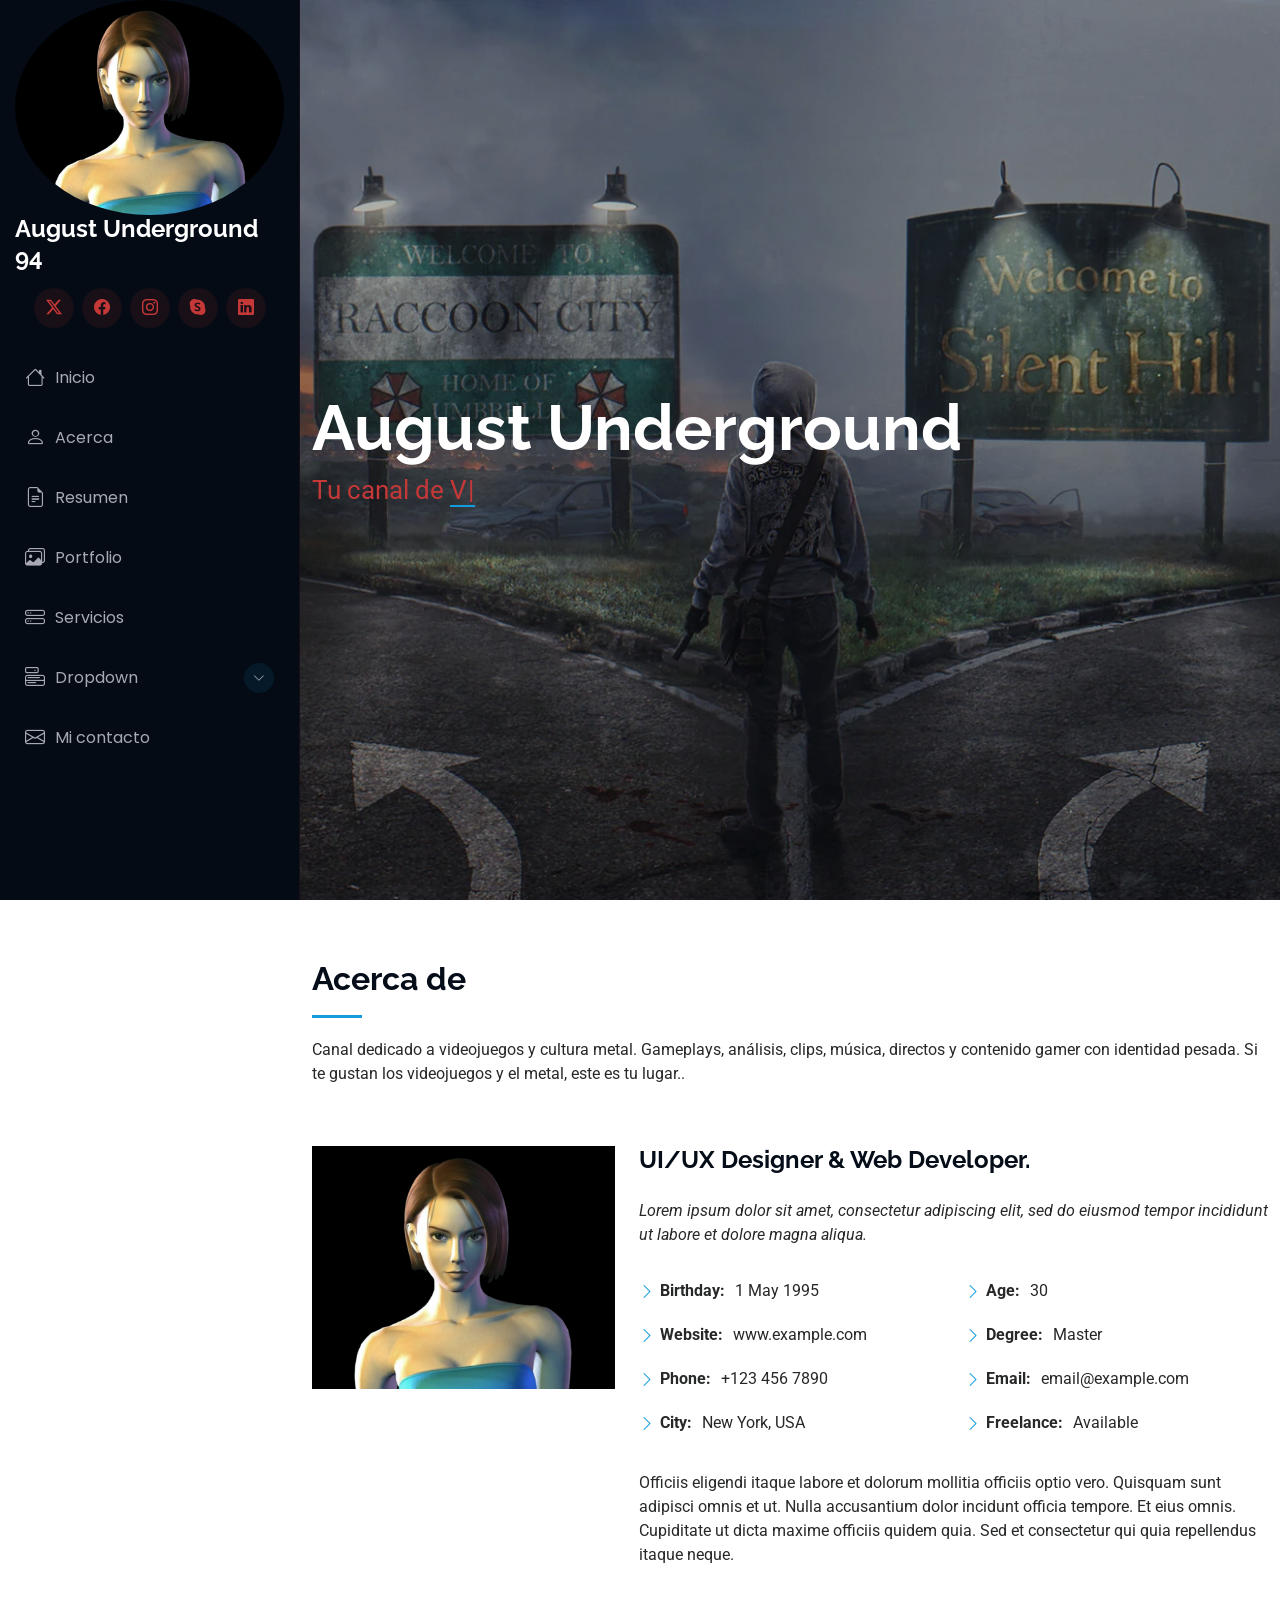
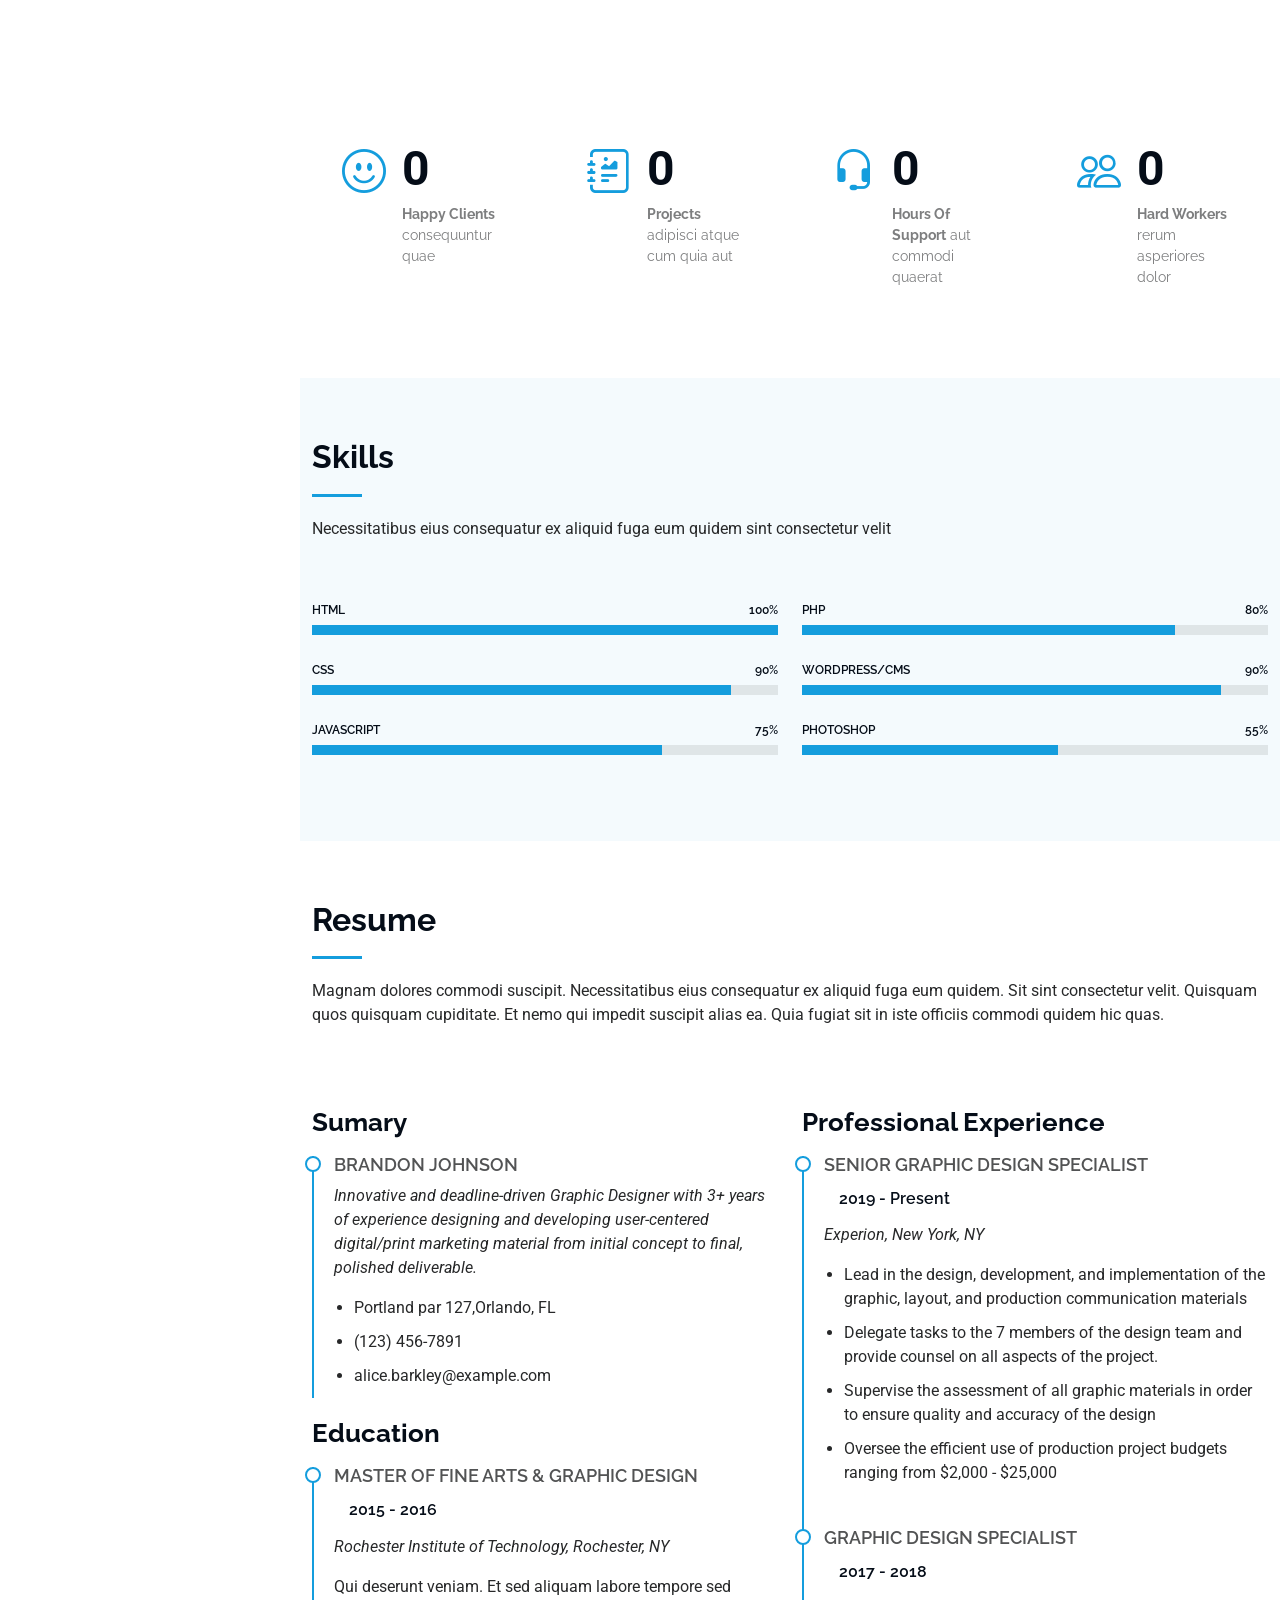
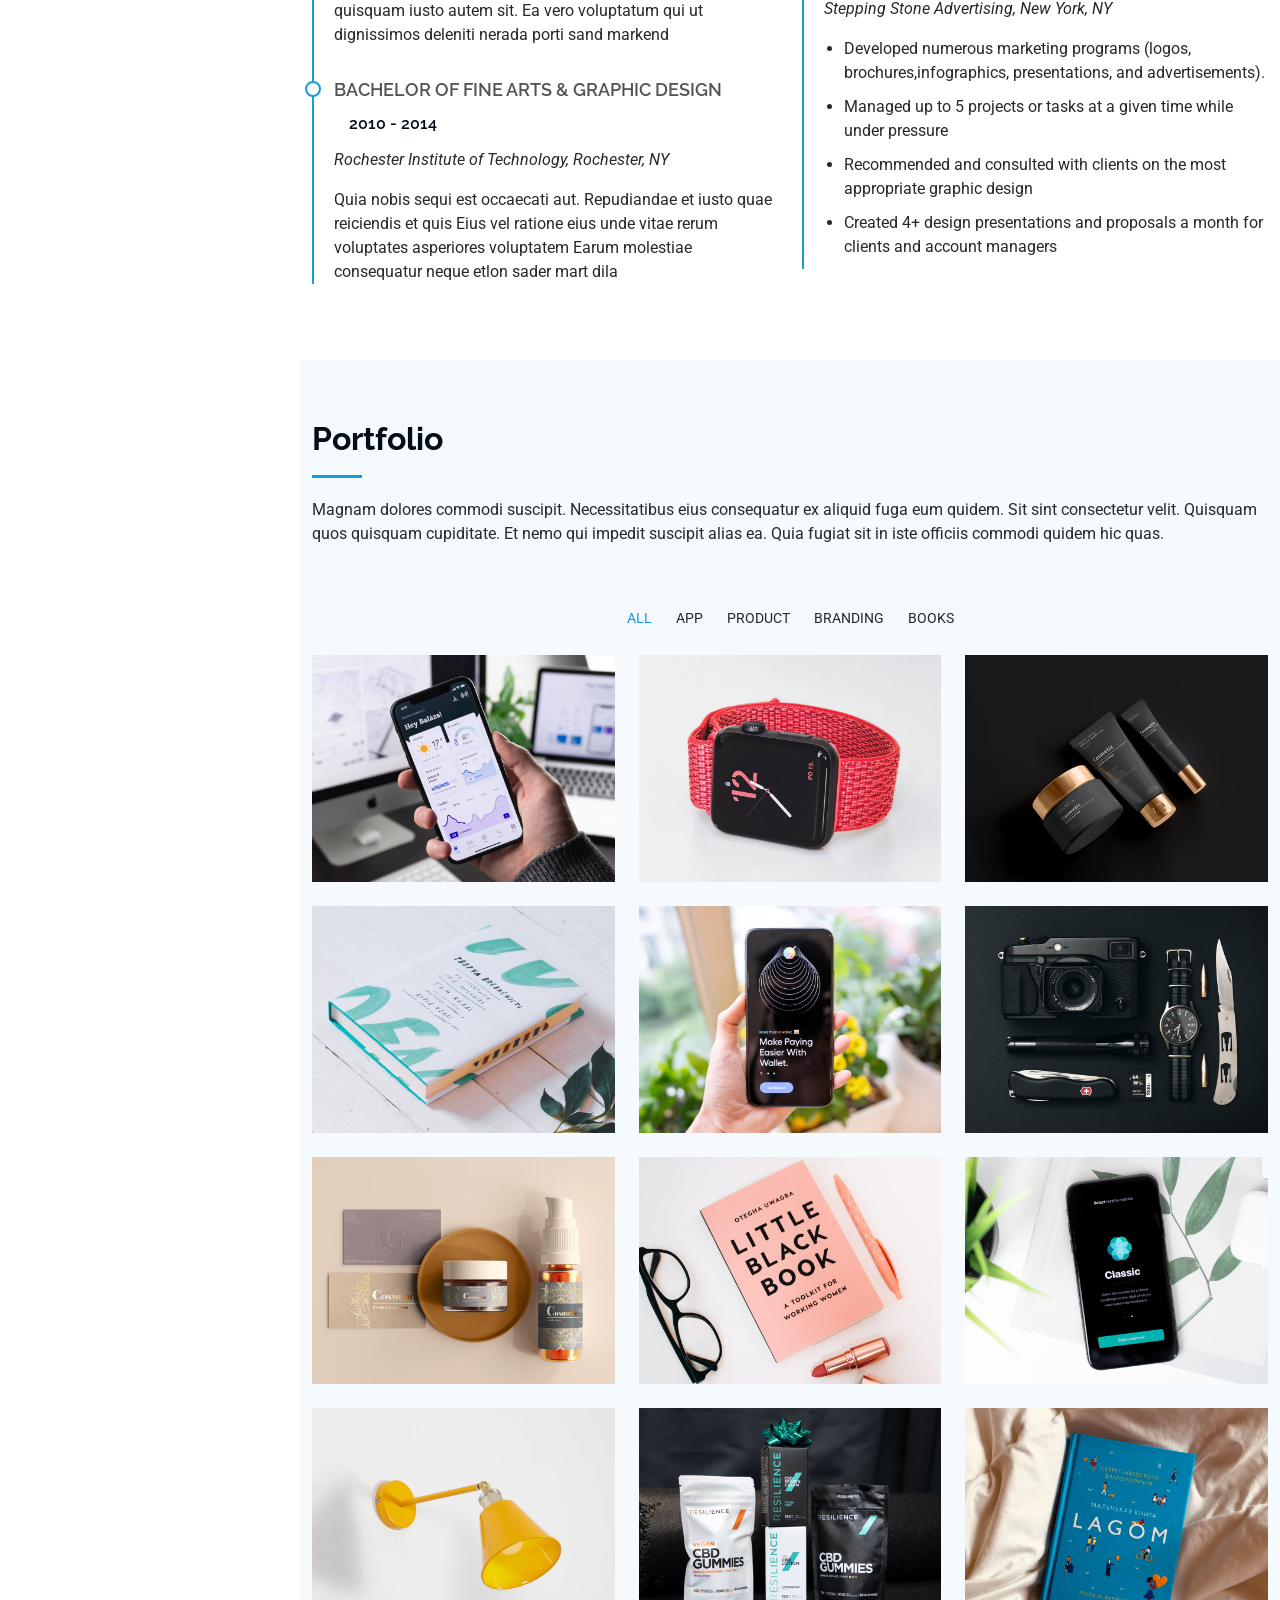
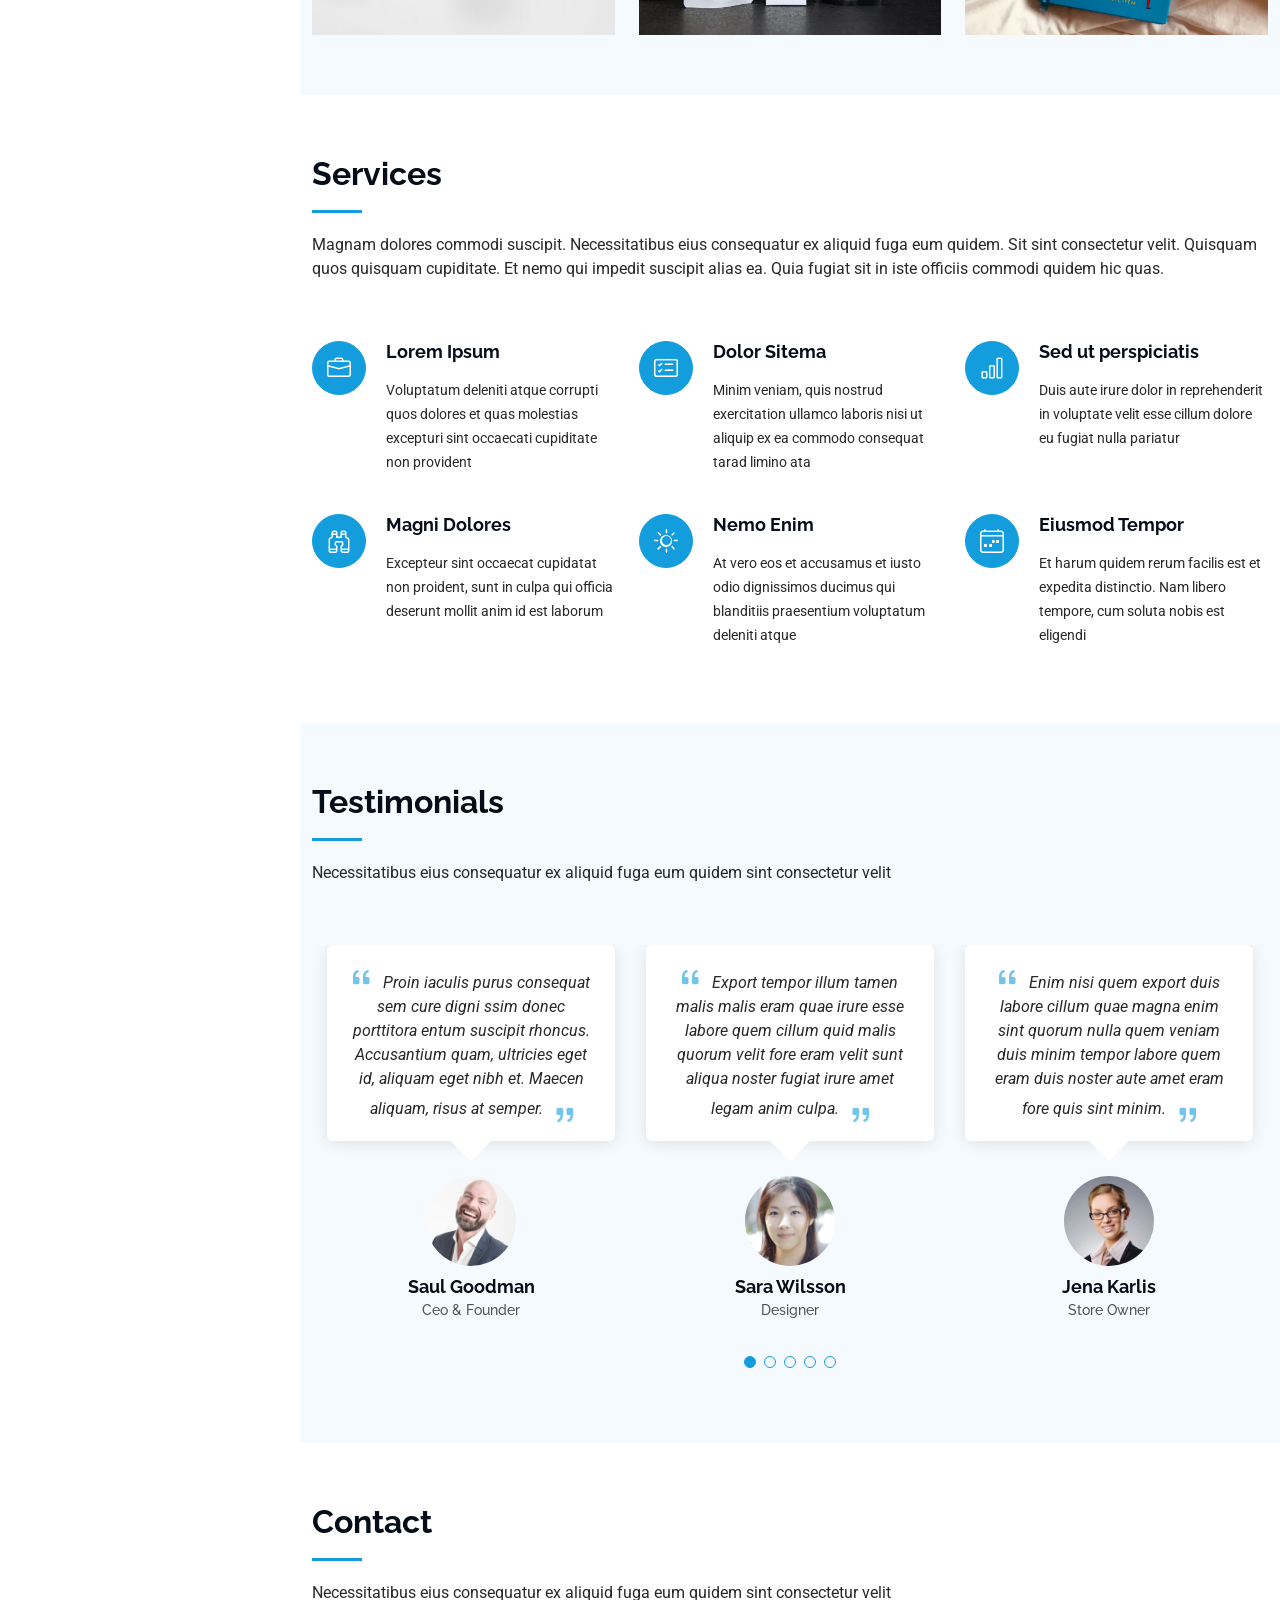
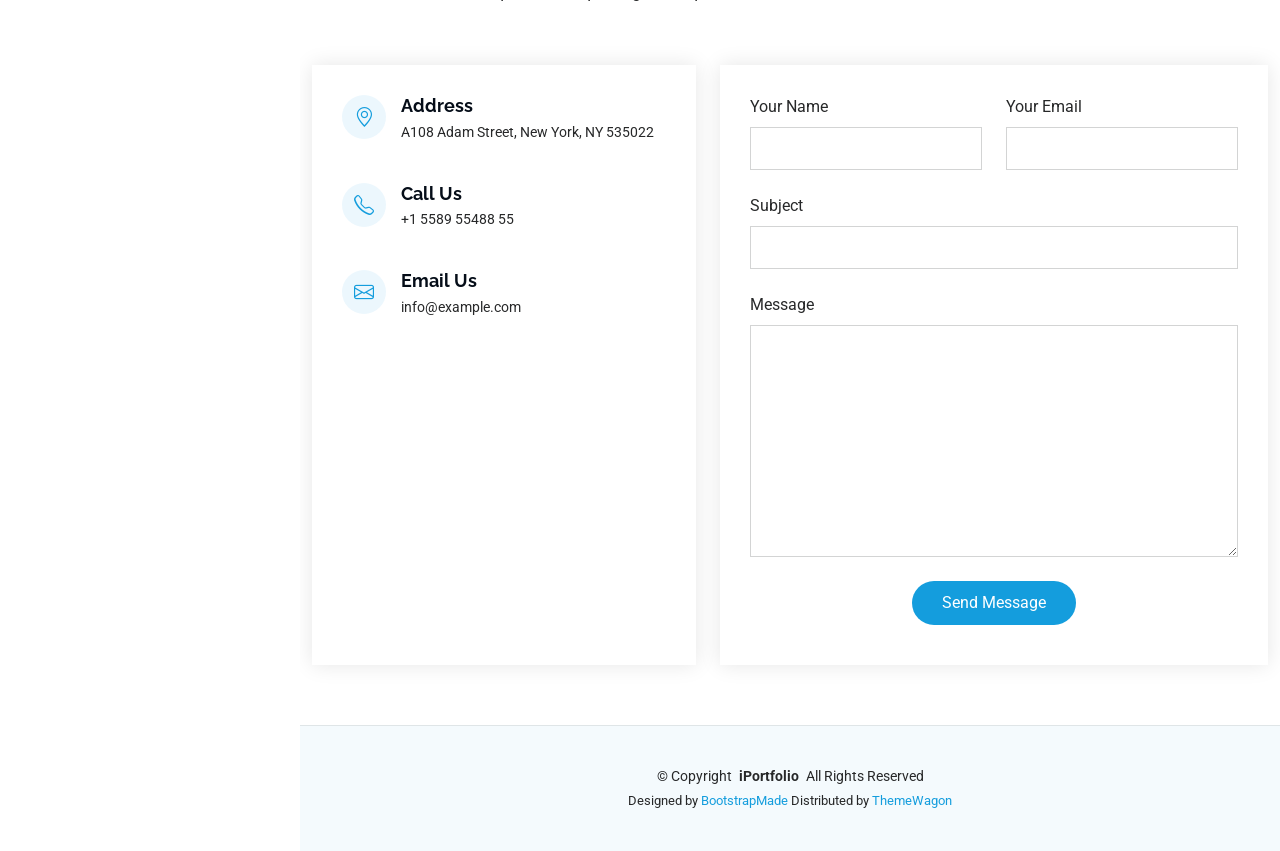
==== commit d2717725: "Actualizar el enlace de contacto en el menú de navegación" ====
--- a/index.html
+++ b/index.html
@@ -87,7 +87,7 @@
             <li><a href="#">Dropdown 4</a></li>
           </ul>
         </li>
-        <li><a href="#contact"><i class="bi bi-envelope navicon"></i> Contact</a></li>
+        <li><a href="#contacto"><i class="bi bi-envelope navicon"></i> Mi contacto</a></li>
       </ul>
     </nav>
 
